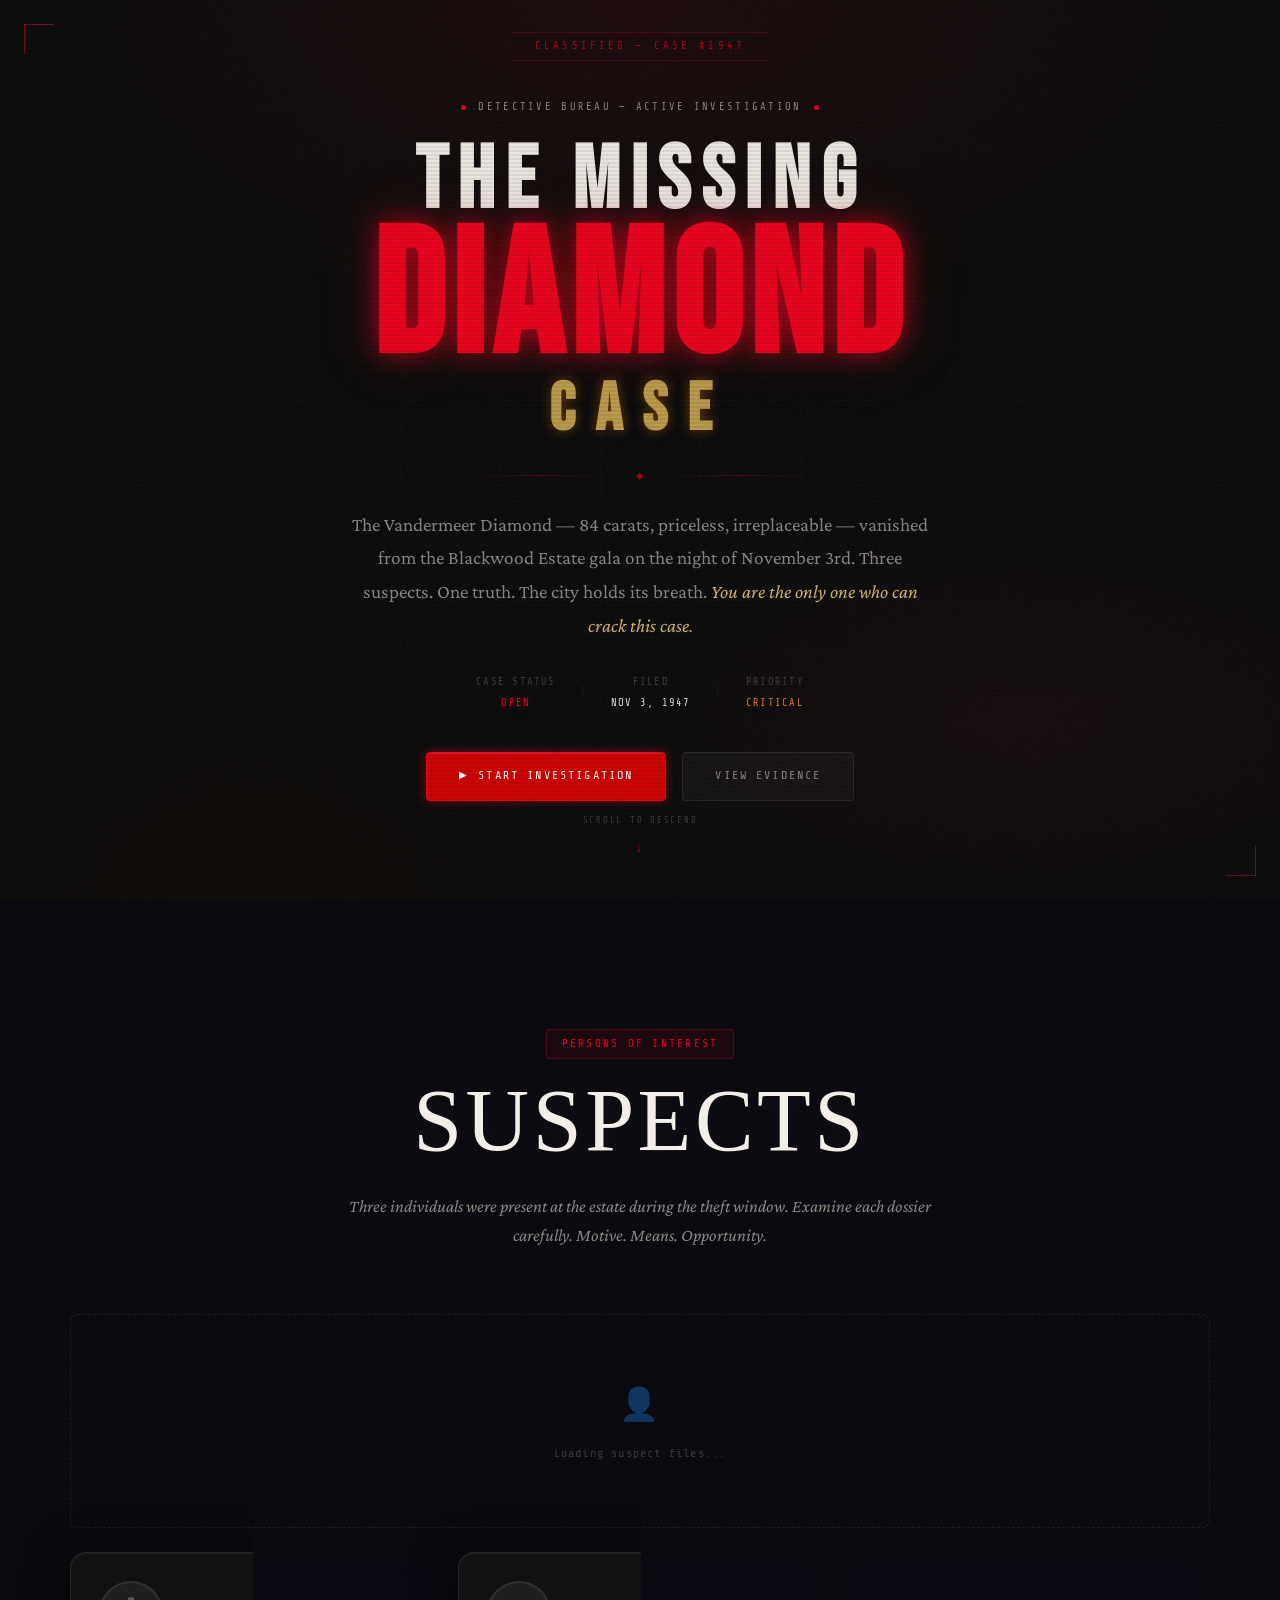
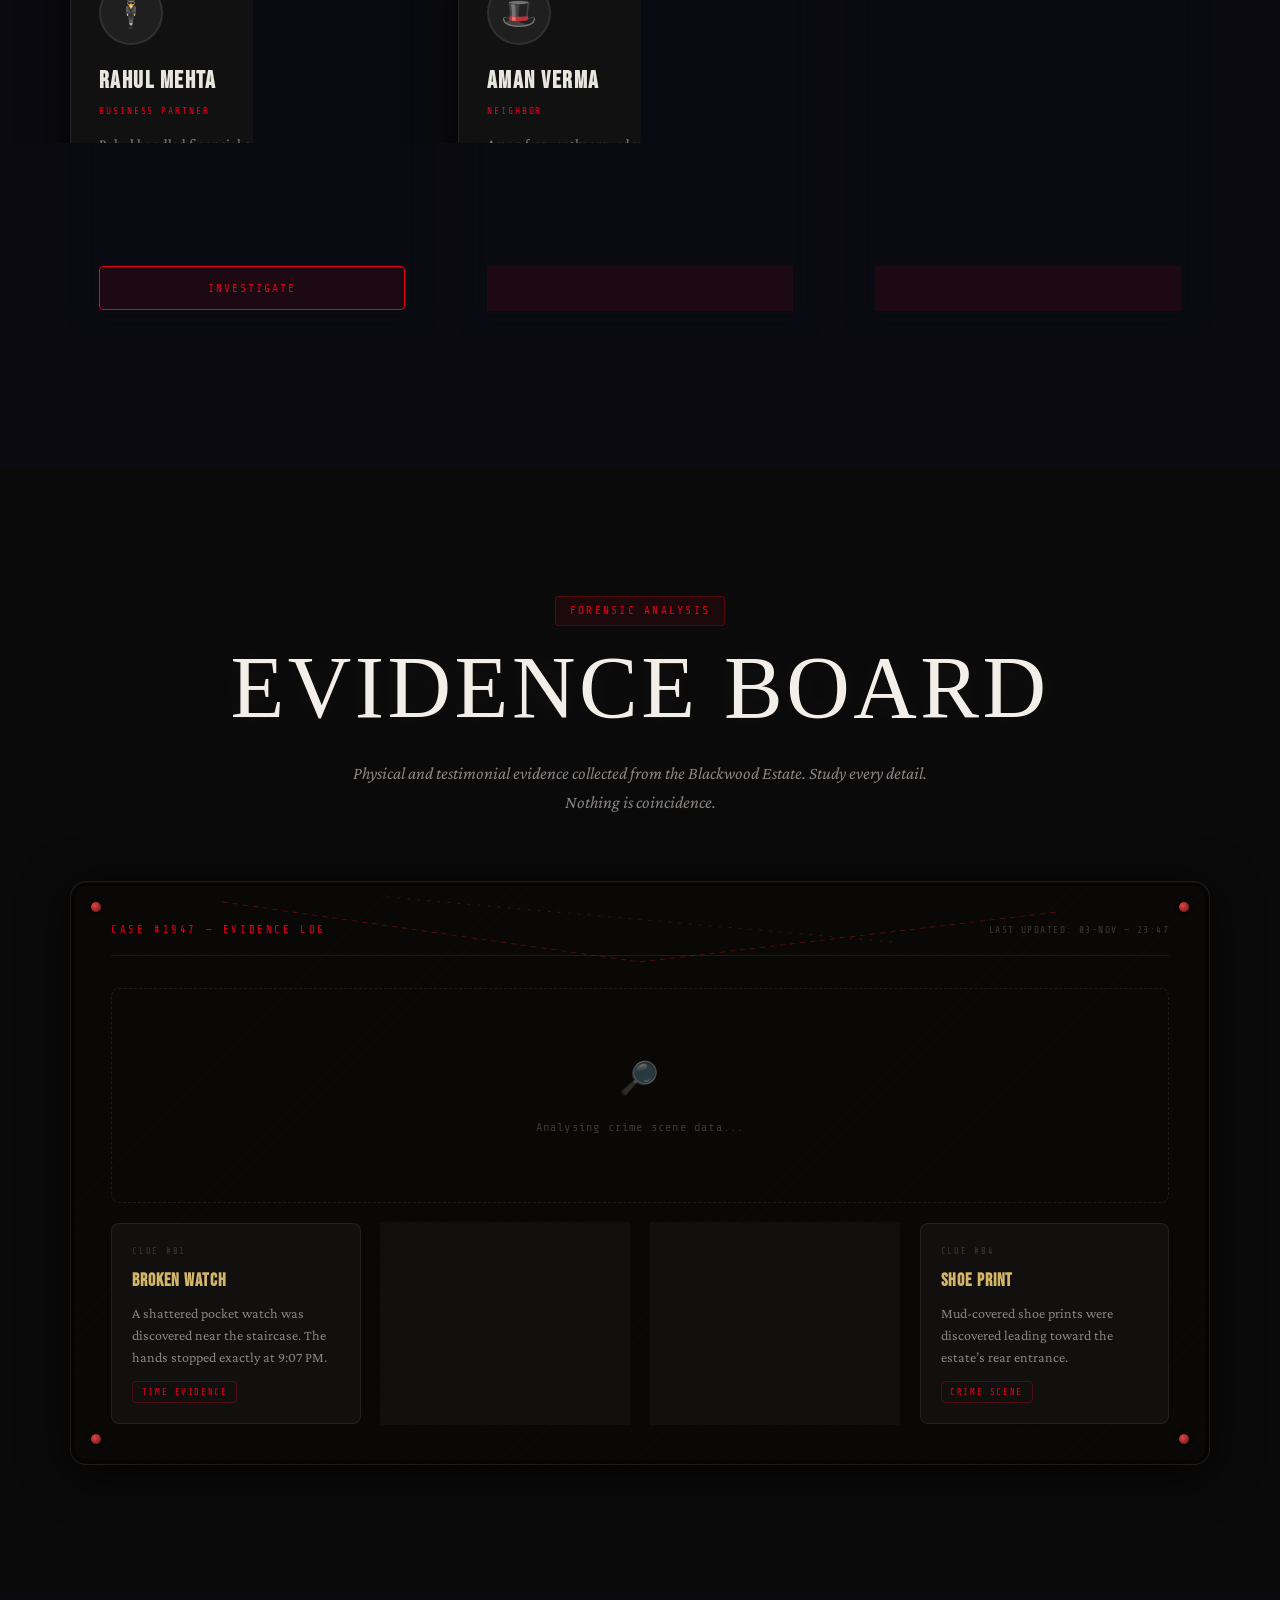
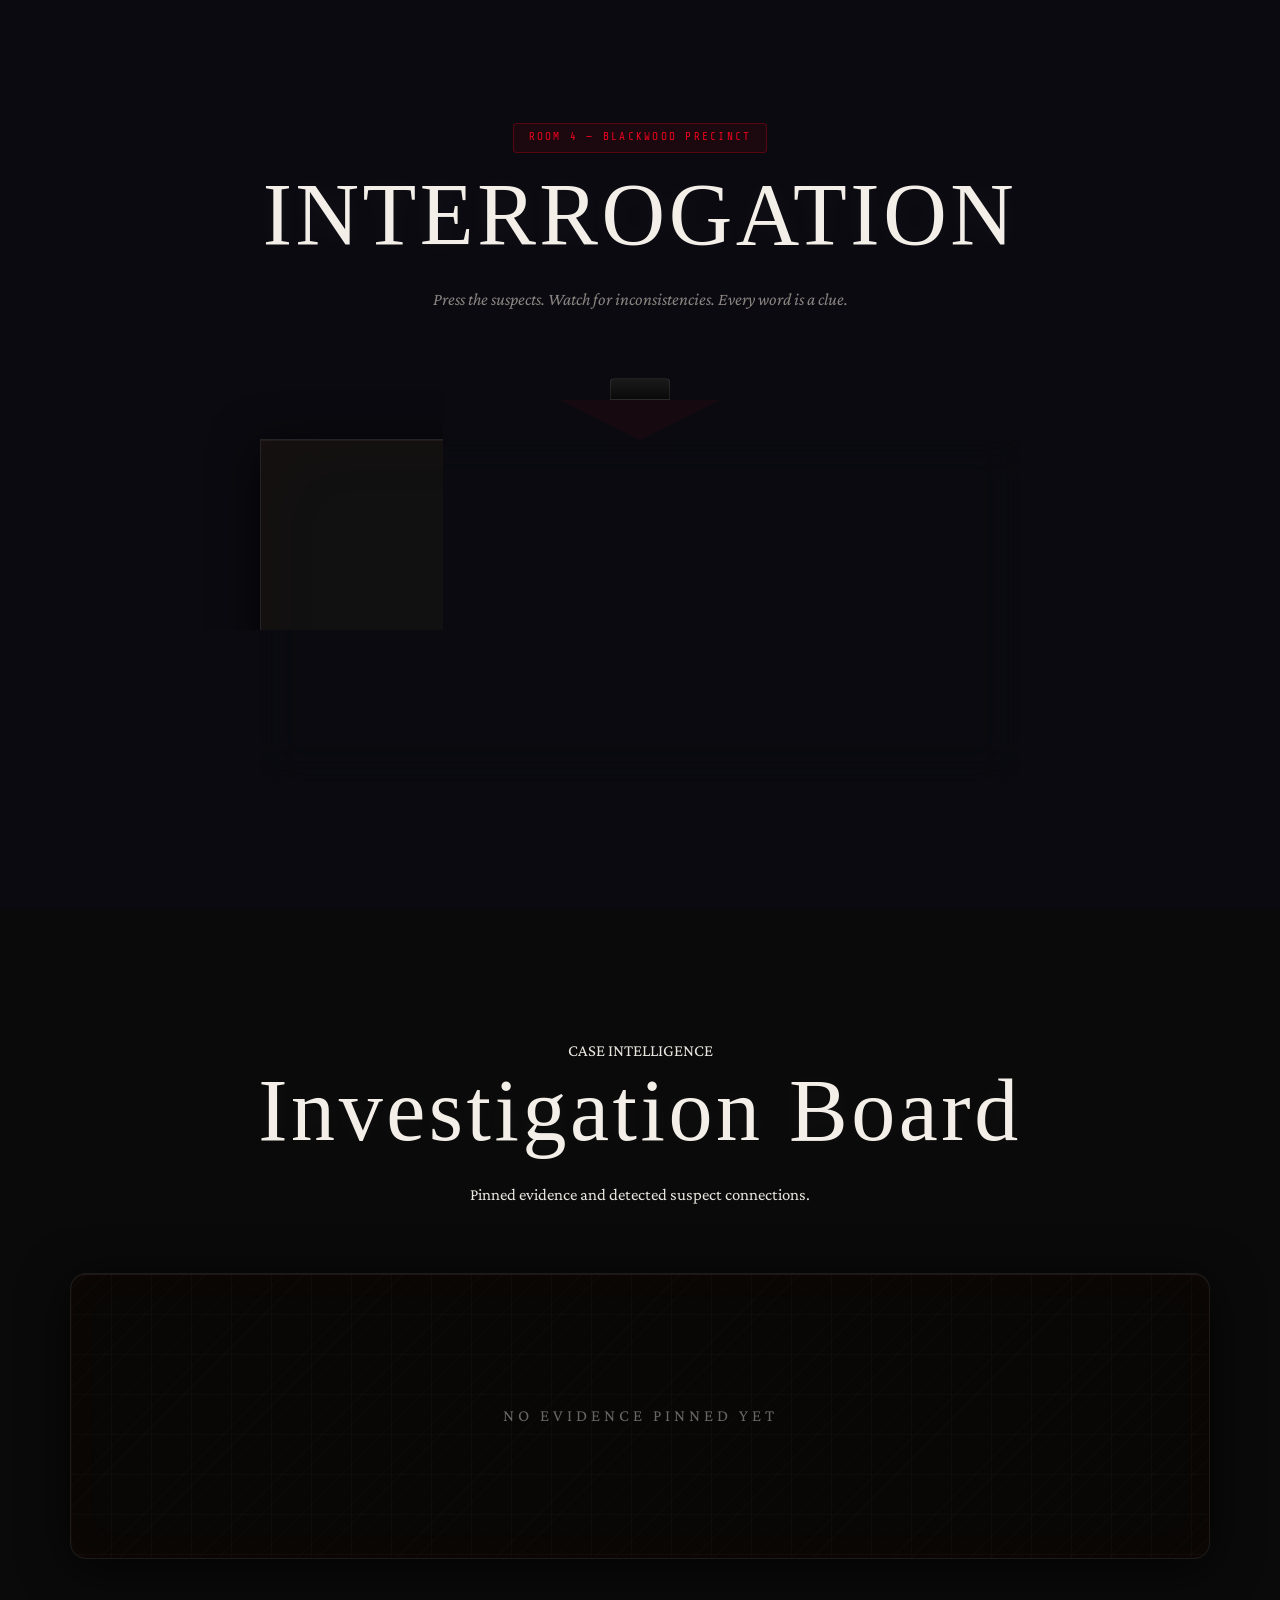
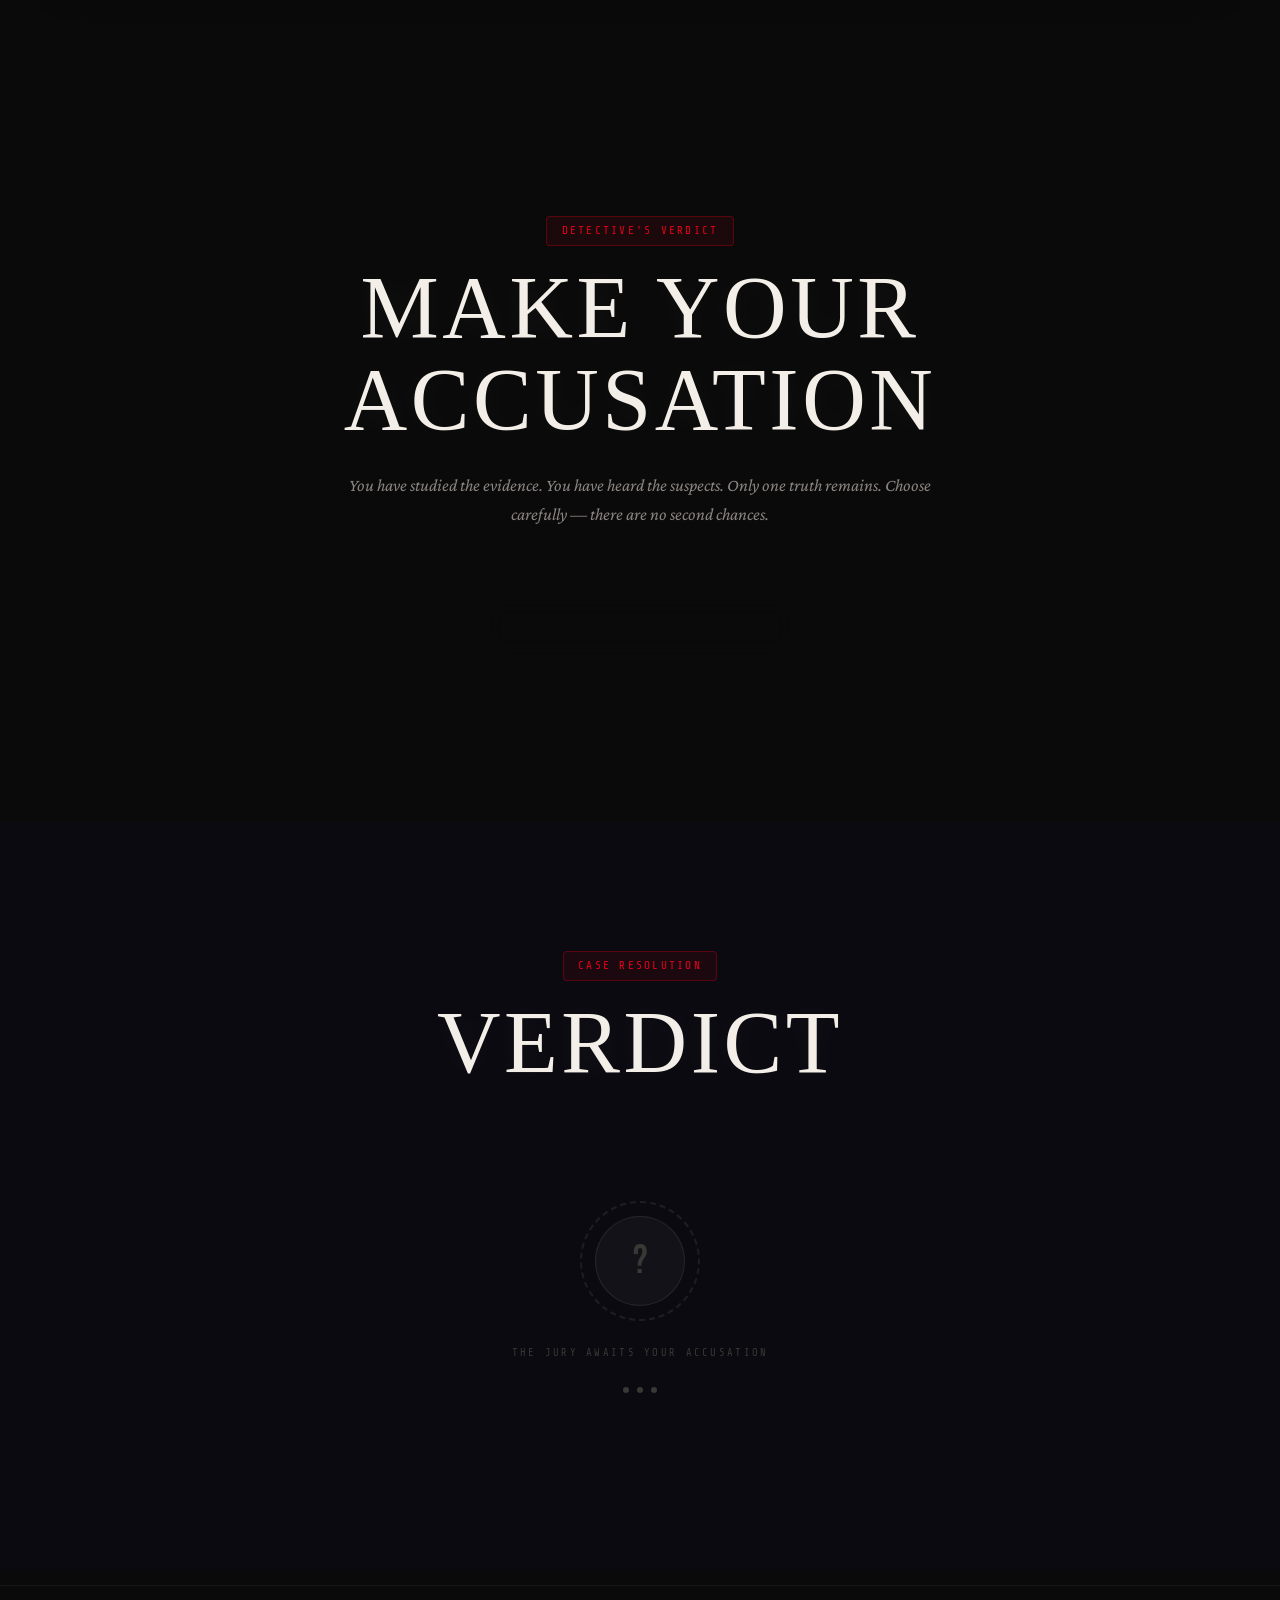
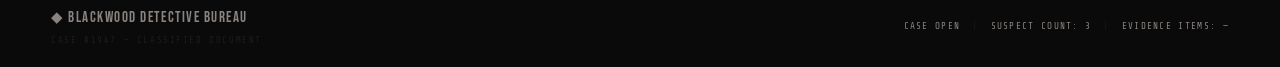
==== case.html @ fd5d1311 "home page added" ====
<!DOCTYPE html>
<html lang="en">
<head>
  <meta charset="UTF-8" />
  <meta name="viewport" content="width=device-width, initial-scale=1.0" />
  <title>The Missing Diamond Case</title>
  <link rel="stylesheet" href="styles.css" />

  <link rel="preconnect" href="https://fonts.googleapis.com" />
  <link href="https://fonts.googleapis.com/css2?family=Bebas+Neue&family=Share+Tech+Mono&family=Crimson+Pro:ital,wght@0,300;0,600;1,300&display=swap" rel="stylesheet" />
</head>
<body>

  <!-- ░░ NOISE OVERLAY ░░ -->
  <div class="noise-overlay" aria-hidden="true"></div>

  <!-- ░░ SCANLINE EFFECT ░░ -->
  <div class="scanlines" aria-hidden="true"></div>

  <!-- ══════════════════════════════════════
       SECTION 1 — HERO / INTRO
  ══════════════════════════════════════ -->
  <section id="hero-section" class="section hero-section">
    <div class="hero-bg-grid" aria-hidden="true"></div>

    <div class="hero-badge">CLASSIFIED — CASE #1947</div>

    <div class="hero-content">
      <div class="hero-eyebrow">
        <span class="dot pulse-dot"></span>
        <span>DETECTIVE BUREAU — ACTIVE INVESTIGATION</span>
        <span class="dot pulse-dot"></span>
      </div>

      <h1 class="hero-title" id="hero-title">
        <span class="title-line-1">THE MISSING</span>
        <span class="title-line-2">DIAMOND</span>
        <span class="title-line-3">CASE</span>
      </h1>

      <div class="hero-divider" aria-hidden="true">
        <span class="divider-line"></span>
        <span class="divider-icon">◆</span>
        <span class="divider-line"></span>
      </div>

      <p class="hero-description" id="hero-description">
        The Vandermeer Diamond — 84 carats, priceless, irreplaceable — vanished from the 
        Blackwood Estate gala on the night of November 3rd. Three suspects. One truth. 
        The city holds its breath. <em>You are the only one who can crack this case.</em>
      </p>

      <div class="hero-meta">
        <div class="meta-item">
          <span class="meta-label">CASE STATUS</span>
          <span class="meta-value status-open">OPEN</span>
        </div>
        <div class="meta-divider" aria-hidden="true">|</div>
        <div class="meta-item">
          <span class="meta-label">FILED</span>
          <span class="meta-value">NOV 3, 1947</span>
        </div>
        <div class="meta-divider" aria-hidden="true">|</div>
        <div class="meta-item">
          <span class="meta-label">PRIORITY</span>
          <span class="meta-value priority-critical">CRITICAL</span>
        </div>
      </div>

      <div class="hero-actions">
        <a href="#suspects-section" class="btn btn-primary" id="start-btn">
          <span class="btn-icon">▶</span>
          START INVESTIGATION
          <span class="btn-glow" aria-hidden="true"></span>
        </a>
        <a href="#clues-section" class="btn btn-ghost">
          VIEW EVIDENCE
        </a>
      </div>
    </div>

    <div class="hero-corner hero-corner--tl" aria-hidden="true">
      <span></span><span></span>
    </div>
    <div class="hero-corner hero-corner--br" aria-hidden="true">
      <span></span><span></span>
    </div>

    <div class="scroll-hint" aria-hidden="true">
      <span class="scroll-label">SCROLL TO DESCEND</span>
      <span class="scroll-arrow">↓</span>
    </div>
  </section>

  <!-- ══════════════════════════════════════
       SECTION 2 — SUSPECTS
  ══════════════════════════════════════ -->
  <section id="suspects-section" class="section suspects-section">
    <div class="section-header">
      <div class="section-tag">PERSONS OF INTEREST</div>
      <h2 class="section-title">SUSPECTS</h2>
      <p class="section-subtitle">
        Three individuals were present at the estate during the theft window. 
        Examine each dossier carefully. Motive. Means. Opportunity.
      </p>
    </div>

    <!-- JS will populate this container -->
    <div id="suspects-container" class="suspects-container" role="list" aria-label="Suspects list">
      <!-- Dynamic suspect cards injected here -->
      <div class="suspects-placeholder" aria-hidden="true">
        <span class="placeholder-icon">👤</span>
        <span class="placeholder-text">Loading suspect files...</span>
      </div>
    </div>
  </section>

  <!-- ══════════════════════════════════════
       SECTION 3 — CLUES / EVIDENCE BOARD
  ══════════════════════════════════════ -->
  <section id="clues-section" class="section clues-section">
    <div class="section-header">
      <div class="section-tag">FORENSIC ANALYSIS</div>
      <h2 class="section-title">EVIDENCE BOARD</h2>
      <p class="section-subtitle">
        Physical and testimonial evidence collected from the Blackwood Estate. 
        Study every detail. Nothing is coincidence.
      </p>
    </div>

    <!-- Evidence board background dressing -->
    <div class="evidence-board">
      <div class="board-header">
        <span class="board-label">CASE #1947 — EVIDENCE LOG</span>
        <span class="board-timestamp">LAST UPDATED: 03-NOV — 23:47</span>
      </div>

      <div class="board-pins" aria-hidden="true">
        <span class="pin pin--tl"></span>
        <span class="pin pin--tr"></span>
        <span class="pin pin--bl"></span>
        <span class="pin pin--br"></span>
      </div>

      <!-- JS will populate this -->
      <div id="clues-container" class="clues-container" role="list" aria-label="Clues and evidence">
        <!-- Dynamic clue cards injected here -->
        <div class="clues-placeholder" aria-hidden="true">
   <span class="placeholder-icon">🔎</span>
   <span class="placeholder-text">Analysing crime scene data...</span>
</div>
      </div>

      <!-- Static decorative string lines -->
      <svg class="board-strings" aria-hidden="true" viewBox="0 0 900 200" preserveAspectRatio="none">
        <line x1="120" y1="20" x2="450" y2="80" stroke="#ff1a1a" stroke-width="0.8" stroke-dasharray="4,4" opacity="0.35"/>
        <line x1="450" y1="80" x2="780" y2="30" stroke="#ff1a1a" stroke-width="0.8" stroke-dasharray="4,4" opacity="0.35"/>
        <line x1="250" y1="15" x2="650" y2="60" stroke="#ff6600" stroke-width="0.6" stroke-dasharray="2,6" opacity="0.25"/>
      </svg>
    </div>
  </section>

  <!-- ══════════════════════════════════════
       SECTION 4 — INTERROGATION
  ══════════════════════════════════════ -->
  <section id="interrogation-section" class="section interrogation-section">
    <div class="section-header">
      <div class="section-tag">ROOM 4 — BLACKWOOD PRECINCT</div>
      <h2 class="section-title">INTERROGATION</h2>
      <p class="section-subtitle">
        Press the suspects. Watch for inconsistencies. Every word is a clue.
      </p>
    </div>

    <div class="interrogation-frame">
      <div class="interrogation-lamp" aria-hidden="true">
        <div class="lamp-body"></div>
        <div class="lamp-beam"></div>
      </div>

      <!-- JS will populate this -->
      <div id="interrogation-container" class="interrogation-container" role="region" aria-label="Interrogation dialogue">
        <!-- Dynamic dialogues injected here -->
        <div class="interrogation-placeholder">
          <div class="int-placeholder-icon">🎙️</div>
          <p class="int-placeholder-text">Select a suspect to begin interrogation</p>
          <div class="int-placeholder-hint">AWAITING SUSPECT — ROOM IS EMPTY</div>
        </div>
      </div>
    </div>
  </section>

  <section class="case-board-section">

   <div class="section-header">

      <p class="section-label">
         CASE INTELLIGENCE
      </p>

      <h2 class="section-title">
         Investigation Board
      </h2>

      <p class="section-description">
         Pinned evidence and detected suspect connections.
      </p>

   </div>

   <div class="case-board-wrapper">
      
      <svg id="board-connections" aria-hidden="true"></svg>

      <div id="case-board">

         <div class="board-empty">
            NO EVIDENCE PINNED YET
         </div>

      </div>

   </div>

</section>

  <!-- ══════════════════════════════════════
       SECTION 5 — FINAL ACCUSATION
  ══════════════════════════════════════ -->
  <section id="accusation-section" class="section accusation-section">
    <div class="section-header">
      <div class="section-tag">DETECTIVE'S VERDICT</div>
      <h2 class="section-title">MAKE YOUR ACCUSATION</h2>
      <p class="section-subtitle">
        You have studied the evidence. You have heard the suspects. 
        Only one truth remains. Choose carefully — there are no second chances.
      </p>
    </div>

    <!-- JS will populate this -->
    <div id="accusation-container" class="accusation-container" role="region" aria-label="Final accusation area">
      <!-- Dynamic accusation buttons injected here -->
      <div class="accusation-placeholder">
        <div class="accusation-seal" aria-hidden="true">
          <span class="seal-text">OFFICIAL</span>
          <span class="seal-icon">⚖</span>
          <span class="seal-text">VERDICT</span>
        </div>
        <p class="accusation-hint">Complete the investigation to unlock your accusation.</p>
        <div class="accusation-warning">
          ⚠ WARNING: A false accusation will let the criminal walk free.
        </div>
      </div>
    </div>
  </section>

  <!-- ══════════════════════════════════════
       SECTION 6 — RESULT
  ══════════════════════════════════════ -->
  <section id="result-section" class="section result-section">
    <div class="section-header">
      <div class="section-tag">CASE RESOLUTION</div>
      <h2 class="section-title">VERDICT</h2>
    </div>

    <!-- JS will populate this -->
    <div id="result-container" class="result-container" role="region" aria-label="Case result" aria-live="polite">
      <!-- Will show "Case Solved" or "Criminal Escaped" -->
      <div class="result-placeholder">
        <div class="result-badge-ring" aria-hidden="true">
          <div class="result-badge-inner">
            <span class="result-badge-icon">?</span>
          </div>
        </div>
        <p class="result-await-text">THE JURY AWAITS YOUR ACCUSATION</p>
        <div class="result-dots" aria-hidden="true">
          <span class="rdot"></span>
          <span class="rdot"></span>
          <span class="rdot"></span>
        </div>
      </div>
    </div>
  </section>

  <!-- ░░ FOOTER ░░ -->
  <footer class="site-footer" id="site-footer">
    <div class="footer-inner">
      <div class="footer-left">
        <span class="footer-logo">◆ BLACKWOOD DETECTIVE BUREAU</span>
        <span class="footer-copy">CASE #1947 — CLASSIFIED DOCUMENT</span>
      </div>
      <div class="footer-right">
        <span class="footer-stat">CASE OPEN</span>
        <span class="footer-sep">|</span>
        <span class="footer-stat">SUSPECT COUNT: 3</span>
        <span class="footer-sep">|</span>
        <span class="footer-stat">EVIDENCE ITEMS: <span id="footer-clue-count">—</span></span>
      </div>
    </div>
  </footer>
    <script src="case.js"></script>
</body>
</html>
---- styles.css ----
/* ══════════════════════════════════════════════════════════
   THE MISSING DIAMOND CASE — style.css
   Detective Investigation Dashboard
   Dark / Neon-Red / Glassmorphism Theme
   ══════════════════════════════════════════════════════════ */

/* ─── CSS CUSTOM PROPERTIES ─── */
:root {
  /* Palette */
  --clr-bg:          #050508;
  --clr-bg-2:        #0a0a10;
  --clr-bg-card:     rgba(14, 14, 22, 0.72);
  --clr-surface:     rgba(255,255,255,0.035);
  --clr-surface-2:   rgba(255,255,255,0.06);

  --clr-red:         #e8001c;
  --clr-red-bright:  #ff1a35;
  --clr-red-glow:    rgba(232, 0, 28, 0.55);
  --clr-red-subtle:  rgba(232, 0, 28, 0.12);
  --clr-amber:       #c8660a;
  --clr-amber-light: #e07b20;
  --clr-gold:        #b89a4a;
  --clr-gold-light:  #d4b66a;

  --clr-text:        #e8e6df;
  --clr-text-dim:    #8a8480;
  --clr-text-faint:  #3a3835;
  --clr-border:      rgba(255,255,255,0.07);
  --clr-border-red:  rgba(232,0,28,0.3);

  /* Typography */
  --font-display:  'Bebas Neue', 'Impact', sans-serif;
  --font-mono:     'Share Tech Mono', 'Courier New', monospace;
  --font-body:     'Crimson Pro', Georgia, serif;

  /* Sizes */
  --radius-sm:   4px;
  --radius-md:   8px;
  --radius-lg:   16px;

  /* Shadows / Glows */
  --shadow-card:  0 8px 48px rgba(0,0,0,0.7), 0 1px 0 rgba(255,255,255,0.05) inset;
  --glow-red:     0 0 20px rgba(232,0,28,0.6), 0 0 60px rgba(232,0,28,0.25);
  --glow-red-sm:  0 0 10px rgba(232,0,28,0.4);
  --glow-amber:   0 0 12px rgba(200,102,10,0.5);

  /* Spacing */
  --section-pad: clamp(5rem, 10vw, 9rem);
  --container-max: 1140px;
}

/* ─── RESET ─── */
*, *::before, *::after { box-sizing: border-box; margin: 0; padding: 0; }
html { scroll-behavior: smooth; }
body {
  background-color: var(--clr-bg);
  color: var(--clr-text);
  font-family: var(--font-body);
  font-size: 1.05rem;
  line-height: 1.65;
  overflow-x: hidden;
  cursor: default;
}
a { text-decoration: none; color: inherit; }
ul { list-style: none; }
img { display: block; max-width: 100%; }

/* ─── GLOBAL TEXTURE OVERLAYS ─── */
.noise-overlay {
  position: fixed;
  inset: 0;
  pointer-events: none;
  z-index: 1000;
  opacity: 0.035;
  background-image: url("data:image/svg+xml,%3Csvg viewBox='0 0 256 256' xmlns='http://www.w3.org/2000/svg'%3E%3Cfilter id='n'%3E%3CfeTurbulence type='fractalNoise' baseFrequency='0.9' numOctaves='4' stitchTiles='stitch'/%3E%3C/filter%3E%3Crect width='100%25' height='100%25' filter='url(%23n)'/%3E%3C/svg%3E");
  background-size: 200px;
}
.scanlines {
  position: fixed;
  inset: 0;
  pointer-events: none;
  z-index: 999;
  background: repeating-linear-gradient(
    to bottom,
    transparent,
    transparent 2px,
    rgba(0,0,0,0.08) 2px,
    rgba(0,0,0,0.08) 4px
  );
}

/* ─── SECTION BASE ─── */
.section {
  position: relative;
  width: 100%;
  padding: var(--section-pad) clamp(1.25rem, 5vw, 3rem);
  overflow: hidden;
}

/* Subtle alternating backgrounds */
.suspects-section  { background: var(--clr-bg-2); }
.clues-section     { background: var(--clr-bg); }
.interrogation-section { background: var(--clr-bg-2); }
.accusation-section { background: var(--clr-bg); }
.result-section    { background: var(--clr-bg-2); }

/* ─── SECTION HEADER ─── */
.section-header {
  text-align: center;
  max-width: var(--container-max);
  margin: 0 auto clamp(2.5rem, 5vw, 4rem);
}
.section-tag {
  display: inline-block;
  font-family: var(--font-mono);
  font-size: 0.7rem;
  letter-spacing: 0.2em;
  color: var(--clr-red-bright);
  border: 1px solid var(--clr-border-red);
  background: var(--clr-red-subtle);
  padding: 0.3rem 0.9rem;
  border-radius: var(--radius-sm);
  margin-bottom: 1rem;
  text-transform: uppercase;
}
.section-title{

   font-size:clamp(3rem,7vw,5.5rem);

   font-weight:500;

   letter-spacing:0.04em;

   line-height:1.05;

   color:#f3efe8;

   text-align:center;

   margin-bottom:24px;

   font-family:
   "Cormorant Garamond",
   serif;

   text-shadow:
   0 0 25px rgba(255,255,255,0.05);
}
.section-subtitle {
  font-family: var(--font-body);
  font-style: italic;
  color: var(--clr-text-dim);
  font-size: clamp(0.95rem, 1.5vw, 1.1rem);
  max-width: 600px;
  margin: 0 auto;
}

/* ════════════════════════════════════════
   HERO SECTION
   ════════════════════════════════════════ */
.hero-section {
  min-height: 100svh;
  display: flex;
  flex-direction: column;
  align-items: center;
  justify-content: center;
  text-align: center;
  padding: 0 clamp(1.5rem, 6vw, 4rem);
  background:
    radial-gradient(ellipse 80% 60% at 50% 0%,   rgba(232,0,28,0.08) 0%, transparent 60%),
    radial-gradient(ellipse 60% 40% at 80% 80%,   rgba(100,20,30,0.12) 0%, transparent 55%),
    radial-gradient(ellipse 50% 50% at 20% 100%,  rgba(20,10,5,0.4)   0%, transparent 60%),
    var(--clr-bg);
}

/* Grid overlay */
.hero-bg-grid {
  position: absolute;
  inset: 0;
  background-image:
    linear-gradient(rgba(255,255,255,0.022) 1px, transparent 1px),
    linear-gradient(90deg, rgba(255,255,255,0.022) 1px, transparent 1px);
  background-size: 60px 60px;
  mask-image: radial-gradient(ellipse 80% 80% at center, black 30%, transparent 80%);
}

.hero-badge {
  position: absolute;
  top: 2rem;
  left: 50%;
  transform: translateX(-50%);
  font-family: var(--font-mono);
  font-size: 0.65rem;
  letter-spacing: 0.3em;
  color: var(--clr-red-bright);
  opacity: 0.7;
  border-top: 1px solid var(--clr-border-red);
  border-bottom: 1px solid var(--clr-border-red);
  padding: 0.3rem 1.5rem;
  white-space: nowrap;
}

.hero-content {
  position: relative;
  z-index: 2;
  max-width: 820px;
}

.hero-eyebrow {
  display: flex;
  align-items: center;
  justify-content: center;
  gap: 0.75rem;
  font-family: var(--font-mono);
  font-size: 0.65rem;
  letter-spacing: 0.22em;
  color: var(--clr-text-dim);
  text-transform: uppercase;
  margin-bottom: 1.5rem;
}
.dot {
  width: 6px;
  height: 6px;
  border-radius: 50%;
  background: var(--clr-red-bright);
  display: inline-block;
  flex-shrink: 0;
}
.pulse-dot {
  animation: pulse-red 2s ease-in-out infinite;
}
@keyframes pulse-red {
  0%, 100% { box-shadow: 0 0 0 0 var(--clr-red-glow); }
  50%       { box-shadow: 0 0 0 6px rgba(232,0,28,0); }
}

/* Hero Title */
.hero-title {
  display: flex;
  flex-direction: column;
  align-items: center;
  line-height: 0.95;
  margin-bottom: 1.5rem;
}
.title-line-1 {
  font-family: var(--font-display);
  font-size: clamp(2.8rem, 8vw, 5.5rem);
  letter-spacing: 0.12em;
  color: var(--clr-text);
  opacity: 0.9;
  animation: fade-up 0.8s ease both;
}
.title-line-2 {
  font-family: var(--font-display);
  font-size: clamp(5rem, 16vw, 11rem);
  letter-spacing: 0.04em;
  color: var(--clr-red-bright);
  text-shadow: var(--glow-red);
  line-height: 0.88;
  animation: fade-up 0.8s 0.15s ease both;
}
.title-line-3 {
  font-family: var(--font-display);
  font-size: clamp(2rem, 6vw, 4.2rem);
  letter-spacing: 0.3em;
  color: var(--clr-gold);
  text-shadow: var(--glow-amber);
  animation: fade-up 0.8s 0.3s ease both;
}
@keyframes fade-up {
  from { opacity: 0; transform: translateY(24px); }
  to   { opacity: 1; transform: translateY(0); }
}

/* Hero Divider */
.hero-divider {
  display: flex;
  align-items: center;
  gap: 1rem;
  margin: 1.5rem auto;
  max-width: 360px;
}
.divider-line {
  flex: 1;
  height: 1px;
  background: linear-gradient(90deg, transparent, var(--clr-border-red), transparent);
}
.divider-icon {
  font-size: 0.65rem;
  color: var(--clr-red-bright);
  opacity: 0.6;
}

.hero-description {
  font-family: var(--font-body);
  font-size: clamp(1rem, 1.8vw, 1.2rem);
  color: var(--clr-text-dim);
  max-width: 580px;
  margin: 0 auto 2rem;
  line-height: 1.75;
  animation: fade-up 0.8s 0.45s ease both;
}
.hero-description em { color: var(--clr-gold-light); font-style: italic; }

/* Hero Meta */
.hero-meta {
  display: flex;
  align-items: center;
  justify-content: center;
  gap: 1.5rem;
  flex-wrap: wrap;
  margin-bottom: 2.5rem;
  font-family: var(--font-mono);
  font-size: 0.65rem;
  letter-spacing: 0.12em;
  animation: fade-up 0.8s 0.6s ease both;
}
.meta-item { display: flex; flex-direction: column; gap: 0.2rem; }
.meta-label { color: var(--clr-text-faint); }
.meta-value { color: var(--clr-text); }
.meta-value.status-open  { color: var(--clr-red-bright); text-shadow: var(--glow-red-sm); }
.meta-value.priority-critical { color: var(--clr-amber-light); }
.meta-divider { color: var(--clr-text-faint); opacity: 0.4; }

/* Hero Actions */
.hero-actions {
  display: flex;
  align-items: center;
  justify-content: center;
  gap: 1rem;
  flex-wrap: wrap;
  animation: fade-up 0.8s 0.75s ease both;
}

/* Buttons */
.btn {
  position: relative;
  display: inline-flex;
  align-items: center;
  gap: 0.6rem;
  font-family: var(--font-mono);
  font-size: 0.75rem;
  letter-spacing: 0.18em;
  text-transform: uppercase;
  padding: 0.85rem 2rem;
  border-radius: var(--radius-sm);
  cursor: pointer;
  transition: transform 0.2s ease, box-shadow 0.2s ease, background 0.2s ease;
  overflow: hidden;
  border: 1px solid transparent;
}
.btn-primary {
  background: var(--clr-red);
  color: #fff;
  border-color: var(--clr-red-bright);
  box-shadow: var(--glow-red-sm), inset 0 1px 0 rgba(255,255,255,0.1);
}
.btn-primary:hover {
  transform: translateY(-2px);
  box-shadow: var(--glow-red), inset 0 1px 0 rgba(255,255,255,0.15);
}
.btn-primary:active { transform: translateY(0); }
.btn-glow {
  position: absolute;
  inset: -2px;
  border-radius: inherit;
  background: radial-gradient(ellipse at center, rgba(255,100,100,0.3), transparent 70%);
  opacity: 0;
  transition: opacity 0.3s;
  pointer-events: none;
}
.btn-primary:hover .btn-glow { opacity: 1; }
.btn-icon { font-size: 0.6rem; }

.btn-ghost {
  background: var(--clr-surface);
  color: var(--clr-text-dim);
  border-color: var(--clr-border);
  backdrop-filter: blur(8px);
}
.btn-ghost:hover {
  background: var(--clr-surface-2);
  color: var(--clr-text);
  border-color: rgba(255,255,255,0.15);
  transform: translateY(-2px);
}

/* Hero corner brackets */
.hero-corner { position: absolute; width: 30px; height: 30px; }
.hero-corner span {
  position: absolute;
  background: var(--clr-red-bright);
  opacity: 0.5;
}
.hero-corner--tl { top: 1.5rem; left: 1.5rem; }
.hero-corner--tl span:first-child { width: 100%; height: 1px; top: 0; left: 0; }
.hero-corner--tl span:last-child  { width: 1px; height: 100%; top: 0; left: 0; }
.hero-corner--br { bottom: 1.5rem; right: 1.5rem; }
.hero-corner--br span:first-child { width: 100%; height: 1px; bottom: 0; right: 0; }
.hero-corner--br span:last-child  { width: 1px; height: 100%; bottom: 0; right: 0; }

/* Scroll hint */
.scroll-hint {
  position: absolute;
  bottom: 2.5rem;
  left: 50%;
  transform: translateX(-50%);
  display: flex;
  flex-direction: column;
  align-items: center;
  gap: 0.4rem;
  font-family: var(--font-mono);
  font-size: 0.55rem;
  letter-spacing: 0.2em;
  color: var(--clr-text-faint);
  animation: scroll-bob 2.5s ease-in-out infinite;
}
.scroll-arrow { font-size: 1rem; color: var(--clr-red-bright); opacity: 0.6; }
@keyframes scroll-bob {
  0%, 100% { transform: translateX(-50%) translateY(0); }
  50%       { transform: translateX(-50%) translateY(6px); }
}

/* ════════════════════════════════════════
   SUSPECTS SECTION
   ════════════════════════════════════════ */
.suspects-container {
  display: grid;
  grid-template-columns: repeat(auto-fit, minmax(min(100%, 300px), 1fr));
  gap: 1.5rem;
  max-width: var(--container-max);
  margin: 0 auto;
}

/* Placeholder shown before JS runs */
.suspects-placeholder,
.clues-placeholder {
  grid-column: 1 / -1;
  display: flex;
  flex-direction: column;
  align-items: center;
  gap: 0.75rem;
  padding: 4rem 2rem;
  color: var(--clr-text-faint);
  font-family: var(--font-mono);
  font-size: 0.75rem;
  letter-spacing: 0.1em;
  border: 1px dashed var(--clr-border);
  border-radius: var(--radius-md);
}
.placeholder-icon { font-size: 2rem; opacity: 0.4; }

/* JS-injected suspect cards should look like these */
.suspect-card {
  background: var(--clr-bg-card);
  backdrop-filter: blur(16px) saturate(140%);
  -webkit-backdrop-filter: blur(16px) saturate(140%);
  border: 1px solid var(--clr-border);
  border-radius: var(--radius-lg);
  padding: 1.75rem;
  box-shadow: var(--shadow-card);
  transition: transform 0.3s ease, border-color 0.3s ease, box-shadow 0.3s ease;
  position: relative;
  overflow: hidden;
  display: flex;
  flex-direction: column;
}
.suspect-card::before {
  content: '';
  position: absolute;
  top: 0; left: 0; right: 0;
  height: 2px;
  background: linear-gradient(90deg, transparent, var(--clr-red), transparent);
  opacity: 0;
  transition: opacity 0.3s;
}
.suspect-card:hover {
  transform: translateY(-6px);
  border-color: var(--clr-border-red);
  box-shadow: var(--shadow-card), var(--glow-red-sm);
}
.suspect-card:hover::before { opacity: 1; }

.suspect-card__avatar {
  width: 64px;
  height: 64px;
  border-radius: 50%;
  background: var(--clr-surface-2);
  border: 2px solid var(--clr-border);
  display: flex;
  align-items: center;
  justify-content: center;
  font-size: 1.8rem;
  margin-bottom: 1rem;
  transition: border-color 0.3s;
}
.suspect-card:hover .suspect-card__avatar { border-color: var(--clr-red-bright); }

.suspect-card__name {
  font-family: var(--font-display);
  font-size: 1.5rem;
  letter-spacing: 0.06em;
  color: var(--clr-text);
  margin-bottom: 0.2rem;
}
.suspect-card__role {
  font-family: var(--font-mono);
  font-size: 0.6rem;
  letter-spacing: 0.2em;
  color: var(--clr-red-bright);
  text-transform: uppercase;
  margin-bottom: 0.8rem;
}
.suspect-card__desc {
  font-family: var(--font-body);
  font-size: 0.92rem;
  color: var(--clr-text-dim);
  line-height: 1.6;
  margin-bottom: 1.2rem;
}
.suspect-card__motive-label {
  font-family: var(--font-mono);
  font-size: 0.58rem;
  letter-spacing: 0.2em;
  color: var(--clr-text-faint);
  text-transform: uppercase;
  margin-bottom: 0.3rem;
}
.suspect-card__motive {
  font-family: var(--font-body);
  font-style: italic;
  color: var(--clr-amber-light);
  font-size: 0.9rem;
}
.suspect-card__btn {
  margin-top: auto;
  width: 100%;
  padding: 0.9rem 1rem;
  border: 1px solid var(--clr-red-bright);
  background: rgba(232, 0, 28, 0.08);
  color: var(--clr-red-bright);
  font-family: var(--font-mono);
  font-size: 0.7rem;
  letter-spacing: 0.18em;
  text-transform: uppercase;
  cursor: pointer;
  border-radius: var(--radius-sm);
  transition: all 0.25s ease;
  backdrop-filter: blur(6px);
}

.suspect-card__btn:hover {
  background: var(--clr-red);
  color: white;
  box-shadow: var(--glow-red-sm);
  transform: translateY(-2px);
}

.suspect-card__btn:active {
  transform: translateY(0);
}

/* ════════════════════════════════════════
   CLUES / EVIDENCE SECTION
   ════════════════════════════════════════ */
.evidence-board {
  max-width: var(--container-max);
  margin: 0 auto;
  background:
    repeating-linear-gradient(
      -45deg,
      rgba(255,255,255,0.012) 0px, rgba(255,255,255,0.012) 1px,
      transparent 1px, transparent 12px
    ),
    rgba(10, 8, 6, 0.8);
  border: 1px solid var(--clr-border);
  border-radius: var(--radius-lg);
  padding: 2.5rem;
  position: relative;
  box-shadow: var(--shadow-card), 0 0 0 4px rgba(0,0,0,0.5) inset;
}

.board-header {
  display: flex;
  justify-content: space-between;
  align-items: center;
  flex-wrap: wrap;
  gap: 0.5rem;
  margin-bottom: 2rem;
  padding-bottom: 1rem;
  border-bottom: 1px solid var(--clr-border);
}
.board-label {
  font-family: var(--font-mono);
  font-size: 0.65rem;
  letter-spacing: 0.25em;
  color: var(--clr-red-bright);
}
.board-timestamp {
  font-family: var(--font-mono);
  font-size: 0.6rem;
  letter-spacing: 0.15em;
  color: var(--clr-text-faint);
}

/* Pin decorations */
.board-pins { pointer-events: none; }
.pin {
  position: absolute;
  width: 10px;
  height: 10px;
  border-radius: 50%;
  background: radial-gradient(circle at 35% 35%, #d44, #611);
  box-shadow: 0 1px 4px rgba(0,0,0,0.8);
}
.pin--tl { top: 1.25rem;  left: 1.25rem;  }
.pin--tr { top: 1.25rem;  right: 1.25rem; }
.pin--bl { bottom: 1.25rem; left: 1.25rem; }
.pin--br { bottom: 1.25rem; right: 1.25rem; }

.clues-container {
  display: grid;
  grid-template-columns: repeat(auto-fill, minmax(min(100%, 240px), 1fr));
  gap: 1.25rem;
  position: relative;
  z-index: 1;
}

/* JS-injected clue cards */
.clue-card {
  background: var(--clr-surface);
  backdrop-filter: blur(8px);
  border: 1px solid var(--clr-border);
  border-radius: var(--radius-md);
  padding: 1.25rem;
  transition: transform 0.25s ease, border-color 0.25s ease, box-shadow 0.25s ease;
  position: relative;
}
.clue-card:hover {
  transform: rotate(0deg) translateY(-4px);
  border-color: var(--clr-gold);
  box-shadow: 0 6px 30px rgba(0,0,0,0.6), 0 0 12px rgba(184,154,74,0.25);
}
.clue-card__number {
  font-family: var(--font-mono);
  font-size: 0.55rem;
  letter-spacing: 0.2em;
  color: var(--clr-text-faint);
  margin-bottom: 0.5rem;
}
.clue-card__title {
  font-family: var(--font-display);
  font-size: 1.1rem;
  letter-spacing: 0.05em;
  color: var(--clr-gold-light);
  margin-bottom: 0.5rem;
}
.clue-card__desc {
  font-family: var(--font-body);
  font-size: 0.88rem;
  color: var(--clr-text-dim);
  line-height: 1.55;
}
.clue-card__tag {
  display: inline-block;
  margin-top: 0.75rem;
  font-family: var(--font-mono);
  font-size: 0.55rem;
  letter-spacing: 0.18em;
  color: var(--clr-red-bright);
  border: 1px solid var(--clr-border-red);
  padding: 0.2rem 0.55rem;
  border-radius: var(--radius-sm);
  text-transform: uppercase;
}

/* Board string decoration */
.board-strings {
  position: absolute;
  top: 0; left: 0;
  width: 100%; height: 200px;
  pointer-events: none;
  z-index: 0;
}

/* ════════════════════════════════════════
   INTERROGATION SECTION
   ════════════════════════════════════════ */
.interrogation-frame {
  max-width: 760px;
  margin: 0 auto;
  position: relative;
}

/* Decorative overhead lamp */
.interrogation-lamp {
  display: flex;
  flex-direction: column;
  align-items: center;
  margin-bottom: -1px;
  pointer-events: none;
}
.lamp-body {
  width: 60px;
  height: 22px;
  background: linear-gradient(180deg, #1a1a1a, #0a0a0a);
  border: 1px solid rgba(255,255,255,0.08);
  border-radius: 4px 4px 0 0;
  position: relative;
}
.lamp-beam {
  width: 0;
  height: 0;
  border-left:  80px solid transparent;
  border-right: 80px solid transparent;
  border-top:   40px solid rgba(232,0,28,0.06);
  margin-top: 0;
}

.interrogation-container {
  background: var(--clr-bg-card);
  backdrop-filter: blur(20px);
  border: 1px solid var(--clr-border);
  border-radius: 0 0 var(--radius-lg) var(--radius-lg);
  padding: clamp(1.5rem, 4vw, 2.5rem);
  min-height: 320px;
  box-shadow: var(--shadow-card), 0 0 80px rgba(232,0,28,0.04) inset;
  position: relative;
}

/* Placeholder */
.interrogation-placeholder {
  display: flex;
  flex-direction: column;
  align-items: center;
  justify-content: center;
  height: 100%;
  min-height: 260px;
  gap: 1rem;
  text-align: center;
}
.int-placeholder-icon { font-size: 2.5rem; opacity: 0.3; }
.int-placeholder-text {
  font-family: var(--font-body);
  font-style: italic;
  color: var(--clr-text-dim);
  font-size: 1.1rem;
}
.int-placeholder-hint {
  font-family: var(--font-mono);
  font-size: 0.6rem;
  letter-spacing: 0.2em;
  color: var(--clr-text-faint);
}

/* JS-injected dialogue bubbles */
.dialogue-bubble {
  background: var(--clr-surface);
  border: 1px solid var(--clr-border);
  border-radius: var(--radius-md);
  padding: 1.1rem 1.4rem;
  margin-bottom: 1rem;
  position: relative;
  animation: dialogue-in 0.3s ease both;
}
@keyframes dialogue-in {
  from { opacity: 0; transform: translateX(-8px); }
  to   { opacity: 1; transform: translateX(0); }
}
.dialogue-bubble--detective {
  border-color: var(--clr-border-red);
  background: rgba(232,0,28,0.05);
  margin-right: 2rem;
}
.dialogue-bubble--suspect {
  margin-left: 2rem;
}
.dialogue-speaker {
  font-family: var(--font-mono);
  font-size: 0.58rem;
  letter-spacing: 0.2em;
  color: var(--clr-red-bright);
  text-transform: uppercase;
  margin-bottom: 0.4rem;
}
.dialogue-bubble--suspect .dialogue-speaker { color: var(--clr-gold); }
.dialogue-text {
  font-family: var(--font-body);
  font-size: 1rem;
  color: var(--clr-text);
  line-height: 1.6;
}

.evidence-card {
  margin-top: 1.8rem;
  padding: 1.5rem;

  background: rgba(255, 180, 60, 0.05);
  backdrop-filter: blur(14px);

  border: 1px solid rgba(255, 180, 60, 0.18);
  border-left: 4px solid var(--clr-gold);

  border-radius: var(--radius-md);

  box-shadow:
    0 0 25px rgba(255, 180, 60, 0.08),
    inset 0 0 20px rgba(255, 180, 60, 0.03);

  animation: evidenceReveal 0.45s ease;
}

.evidence-title {
  font-family: var(--font-mono);
  font-size: 0.68rem;
  letter-spacing: 0.22em;
  text-transform: uppercase;

  color: var(--clr-gold);

  margin-bottom: 0.9rem;
}

.evidence-text {
  font-family: var(--font-body);
  font-size: 1rem;
  line-height: 1.7;

  color: var(--clr-text);
}

@keyframes evidenceReveal {
  from {
    opacity: 0;
    transform: translateY(10px);
  }
  to {
    opacity: 1;
    transform: translateY(0);
  }
}

/* ════════════════════════════════════════
   FINAL ACCUSATION SECTION
   ════════════════════════════════════════ */
.accusation-container {
  max-width: 700px;
  margin: 0 auto;
}

.accusation-placeholder {
  background: var(--clr-bg-card);
  backdrop-filter: blur(14px);
  border: 1px solid var(--clr-border);
  border-radius: var(--radius-lg);
  padding: 3rem 2rem;
  text-align: center;
  box-shadow: var(--shadow-card);
}

.accusation-seal {
  display: inline-flex;
  align-items: center;
  gap: 0.75rem;
  border: 2px solid var(--clr-gold);
  border-radius: 50px;
  padding: 0.5rem 1.5rem;
  margin-bottom: 1.5rem;
  box-shadow: var(--glow-amber);
}
.seal-text {
  font-family: var(--font-mono);
  font-size: 0.6rem;
  letter-spacing: 0.25em;
  color: var(--clr-gold);
  text-transform: uppercase;
}
.seal-icon {
  font-size: 1.2rem;
  color: var(--clr-gold-light);
}
.accusation-hint {
  font-family: var(--font-body);
  font-style: italic;
  color: var(--clr-text-dim);
  margin-bottom: 1.5rem;
}
.accusation-warning {
  font-family: var(--font-mono);
  font-size: 0.62rem;
  letter-spacing: 0.12em;
  color: var(--clr-amber-light);
  background: rgba(200,102,10,0.08);
  border: 1px solid rgba(200,102,10,0.2);
  border-radius: var(--radius-sm);
  padding: 0.6rem 1rem;
  display: inline-block;
}

/* JS-injected accusation buttons */
.accusation-grid {
  display: grid;
  grid-template-columns: repeat(auto-fit, minmax(180px, 1fr));
  gap: 1rem;
  margin-bottom: 2rem;
}
.accuse-btn {
  padding: 1.25rem 1rem;
  background: var(--clr-bg-card);
  backdrop-filter: blur(12px);
  border: 1px solid var(--clr-border);
  border-radius: var(--radius-md);
  font-family: var(--font-display);
  font-size: 1.2rem;
  letter-spacing: 0.05em;
  color: var(--clr-text);
  cursor: pointer;
  text-align: center;
  transition: all 0.25s ease;
  display: flex;
  flex-direction: column;
  gap: 0.3rem;
  align-items: center;
}
.accuse-btn:hover {
  border-color: var(--clr-red-bright);
  background: var(--clr-red-subtle);
  box-shadow: var(--glow-red-sm);
  transform: translateY(-3px);
  color: #fff;
}
.accuse-btn:active { transform: translateY(0); }
.accuse-btn .accuse-label {
  font-family: var(--font-mono);
  font-size: 0.55rem;
  letter-spacing: 0.18em;
  color: var(--clr-red-bright);
  text-transform: uppercase;
}

.accusation-locked {
  max-width: 520px;
  margin: 0 auto;
  padding: 1.5rem 2rem;

  background: rgba(232, 0, 28, 0.06);
  backdrop-filter: blur(14px);

  border: 1px solid rgba(232, 0, 28, 0.25);
  border-radius: var(--radius-md);

  box-shadow:
    0 0 20px rgba(232, 0, 28, 0.08),
    inset 0 0 30px rgba(232, 0, 28, 0.03);

  text-align: center;

  font-family: var(--font-mono);
  font-size: 0.72rem;
  letter-spacing: 0.22em;
  text-transform: uppercase;

  color: var(--clr-red-bright);

  animation: locked-pulse 2s infinite ease-in-out;
}

@keyframes locked-pulse {
  0% {
    opacity: 0.65;
    transform: scale(1);
  }
  50% {
    opacity: 1;
    transform: scale(1.02);
  }
  100% {
    opacity: 0.65;
    transform: scale(1);
  }
}

/* ════════════════════════════════════════
   RESULT SECTION
   ════════════════════════════════════════ */
.result-container {
  max-width: 600px;
  margin: 0 auto;
  text-align: center;
}

.result-placeholder {
  display: flex;
  flex-direction: column;
  align-items: center;
  gap: 1.5rem;
  padding: 3rem 2rem;
}

.result-badge-ring {
  width: 120px;
  height: 120px;
  border-radius: 50%;
  border: 2px dashed var(--clr-border);
  display: flex;
  align-items: center;
  justify-content: center;
  animation: slow-spin 20s linear infinite;
}
@keyframes slow-spin {
  from { transform: rotate(0deg); }
  to   { transform: rotate(360deg); }
}
.result-badge-inner {
  width: 90px;
  height: 90px;
  border-radius: 50%;
  background: var(--clr-surface);
  border: 1px solid var(--clr-border);
  display: flex;
  align-items: center;
  justify-content: center;
  animation: slow-spin 20s linear infinite reverse;
}
.result-badge-icon {
  font-family: var(--font-display);
  font-size: 2.5rem;
  color: var(--clr-text-faint);
}

.result-await-text {
  font-family: var(--font-mono);
  font-size: 0.65rem;
  letter-spacing: 0.22em;
  color: var(--clr-text-faint);
}

.result-dots {
  display: flex;
  gap: 0.5rem;
}
.rdot {
  width: 6px;
  height: 6px;
  border-radius: 50%;
  background: var(--clr-text-faint);
  animation: rdot-pulse 1.4s ease-in-out infinite;
}
.rdot:nth-child(2) { animation-delay: 0.2s; }
.rdot:nth-child(3) { animation-delay: 0.4s; }
@keyframes rdot-pulse {
  0%, 80%, 100% { transform: scale(0.6); opacity: 0.3; }
  40%           { transform: scale(1);   opacity: 1;   }
}

/* JS-injected result states */
.result-solved {
  padding: 3rem 2rem;
  background: var(--clr-bg-card);
  backdrop-filter: blur(16px);
  border: 1px solid rgba(40,180,100,0.3);
  border-radius: var(--radius-lg);
  box-shadow: 0 0 40px rgba(40,180,100,0.12);
}
.result-solved__badge {
  font-family: var(--font-display);
  font-size: clamp(2.5rem, 8vw, 5rem);
  color: #3ddc84;
  text-shadow: 0 0 30px rgba(61,220,132,0.5);
  letter-spacing: 0.08em;
  margin-bottom: 0.5rem;
}

.result-escaped {
  padding: 3rem 2rem;
  background: var(--clr-bg-card);
  backdrop-filter: blur(16px);
  border: 1px solid var(--clr-border-red);
  border-radius: var(--radius-lg);
  box-shadow: var(--glow-red-sm);
}
.result-escaped__badge {
  font-family: var(--font-display);
  font-size: clamp(2.5rem, 8vw, 5rem);
  color: var(--clr-red-bright);
  text-shadow: var(--glow-red);
  letter-spacing: 0.08em;
  margin-bottom: 0.5rem;
}

.result-sub {
  font-family: var(--font-body);
  font-style: italic;
  font-size: 1.1rem;
  color: var(--clr-text-dim);
}

/* ════════════════════════════════════════
   FOOTER
   ════════════════════════════════════════ */
.site-footer {
  border-top: 1px solid var(--clr-border);
  background: var(--clr-bg);
  padding: 1.5rem clamp(1.25rem, 5vw, 3rem);
}
.footer-inner {
  max-width: var(--container-max);
  margin: 0 auto;
  display: flex;
  align-items: center;
  justify-content: space-between;
  flex-wrap: wrap;
  gap: 0.75rem;
}
.footer-left {
  display: flex;
  flex-direction: column;
  gap: 0.2rem;
}
.footer-logo {
  font-family: var(--font-display);
  font-size: 0.95rem;
  letter-spacing: 0.1em;
  color: var(--clr-red-bright);
}
.footer-copy {
  font-family: var(--font-mono);
  font-size: 0.55rem;
  letter-spacing: 0.18em;
  color: var(--clr-text-faint);
}
.footer-right {
  display: flex;
  align-items: center;
  gap: 0.75rem;
  font-family: var(--font-mono);
  font-size: 0.58rem;
  letter-spacing: 0.14em;
  color: var(--clr-text-faint);
  flex-wrap: wrap;
}
.footer-sep { color: var(--clr-text-faint); opacity: 0.3; }
.footer-stat { color: var(--clr-text-dim); }

/* ════════════════════════════════════════
   RESPONSIVE DESIGN
   ════════════════════════════════════════ */
@media (max-width: 720px) {
  .hero-meta { gap: 0.85rem; }
  .meta-divider { display: none; }
  .hero-actions { flex-direction: column; align-items: stretch; }
  .hero-actions .btn { justify-content: center; }
  .board-header { flex-direction: column; align-items: flex-start; gap: 0.25rem; }
  .footer-inner { flex-direction: column; align-items: flex-start; }
  .footer-right { flex-wrap: wrap; }
  .evidence-board { padding: 1.5rem 1.25rem; }
  .title-line-2 { font-size: clamp(4.2rem, 20vw, 7rem); }
}

@media (max-width: 480px) {
  :root { --section-pad: 3.5rem; }
  .interrogation-container { padding: 1.25rem; }
  .dialogue-bubble--detective { margin-right: 0.5rem; }
  .dialogue-bubble--suspect  { margin-left:  0.5rem; }
}

/* ─── SMOOTH SECTION REVEAL via CSS scroll animation ─── */
@supports (animation-timeline: scroll()) {
  .section { animation: none; }
}

/* ─── FOCUS VISIBLE (accessibility) ─── */
:focus-visible {
  outline: 2px solid var(--clr-red-bright);
  outline-offset: 3px;
  border-radius: 2px;
}

/* ─── SELECTION ─── */
::selection {
  background: var(--clr-red);
  color: #fff;
}

/* ─── SCROLLBAR ─── */
::-webkit-scrollbar { width: 6px; }
::-webkit-scrollbar-track { background: var(--clr-bg); }
::-webkit-scrollbar-thumb {
  background: var(--clr-red);
  border-radius: 3px;
}
::-webkit-scrollbar-thumb:hover { background: var(--clr-red-bright); }

/* ════════════════════════════════════════
   CASE BOARD SECTION & RED STRINGS
   ════════════════════════════════════════ */

.case-board-section {
   background: var(--clr-bg);
   padding: var(--section-pad) clamp(1.25rem, 5vw, 3rem);
}

.case-board-wrapper {
   max-width: var(--container-max);
   margin: 0 auto;
   border: 1px solid var(--clr-border);
   background:
      repeating-linear-gradient(
         -45deg,
         rgba(255,255,255,0.012) 0px,
         rgba(255,255,255,0.012) 1px,
         transparent 1px,
         transparent 14px
      ),
      rgba(10,8,6,0.82);
   border-radius: var(--radius-lg);
   padding: 3rem;
   position: relative; /* REQUIRED: Makes this the offset parent for the cards */
   overflow: hidden;
   box-shadow:
      var(--shadow-card),
      inset 0 0 40px rgba(232,0,28,0.03);
}

.case-board-wrapper::before {
   content:"";
   position:absolute;
   inset:0;
   background:
      linear-gradient(
         rgba(255,255,255,0.02) 1px,
         transparent 1px
      ),
      linear-gradient(
         90deg,
         rgba(255,255,255,0.02) 1px,
         transparent 1px
      );
   background-size:40px 40px;
   pointer-events:none;
}

/* The invisible canvas for our strings */
#board-connections {
   position: absolute;
   top: 0;
   left: 0;
   width: 100%;
   height: 100%;
   pointer-events: none; 
   z-index: 1; 
   overflow: visible; /* ADD THIS: Prevents lines from clipping at the edges */
}

#case-board {
   /* REMOVED position: relative so child offsets map directly to the wrapper! */
   display: flex;
   flex-direction: column;
   gap: 20px;
}

.board-empty {
   text-align:center;
   color:#666;
   letter-spacing:4px;
   padding:80px 0;
}

/* Alternate card positioning for a messy, realistic board look */
.board-card {
   border: 1px solid rgba(255,255,255,0.08);
   background: rgba(255,255,255,0.03);
   padding: 20px;
   margin-bottom: 20px;
   border-radius: 14px;
   position: relative;
   z-index: 2; /* Keeps cards ABOVE the strings */
   width: 85%;
   transition: transform 0.3s ease;
}

.board-card:nth-child(odd) {
   align-self: flex-start;
   transform: rotate(-1.5deg);
}

.board-card:nth-child(even) {
   align-self: flex-end;
   transform: rotate(1.5deg);
}

.board-card:hover {
   transform: scale(1.02) rotate(0deg);
   z-index: 10;
}

/* The red thumbtack on the cards */
.board-card::before {
   content: "";
   position: absolute;
   top: -8px;
   left: 50%;
   transform: translateX(-50%);
   width: 14px;
   height: 14px;
   background: radial-gradient(circle at 30% 30%, #ff6b6b, #d90000);
   border-radius: 50%;
   box-shadow: 0 4px 6px rgba(0,0,0,0.8), inset 0 -2px 4px rgba(0,0,0,0.4);
   z-index: 5;
}

.board-card__top {
   display:flex;
   justify-content:space-between;
   margin-bottom:14px;
}

.board-tag {
   color:#ff3b3b;
   letter-spacing:3px;
   font-size:12px;
}

.board-priority {
   font-size:11px;
   letter-spacing:2px;
}

.priority-danger { color:#ff4d4d; }
.priority-safe   { color:#63ff9b; }

.board-text {
   color:#d7d7d7;
   line-height:1.8;
}

.pin-btn {
   margin-top:20px;
   background:transparent;
   border:none;
   color:#c7a86d;
   font-family:inherit;
   font-size:0.82rem;
   letter-spacing:0.28em;
   text-transform:uppercase;
   cursor:pointer;
   display:inline-flex;
   align-items:center;
   gap:10px;
   padding:0;
   position:relative;
   transition:all 0.3s ease;
}

.pin-btn::after {
   content:"";
   position:absolute;
   left:0;
   bottom:-6px;
   width:0%;
   height:1px;
   background:#c7a86d;
   transition:width 0.35s ease;
}

.pin-btn:hover {
   color:#ffe0a8;
   transform:translateX(4px);
}

.pin-btn:hover::after {
   width:100%;
}

.connection-line {
   margin-top:30px;
   text-align:center;
   color:#ff3b3b;
   letter-spacing:4px;
   animation:pulse 1.5s infinite;
}

@keyframes pulse {
   0%   { opacity:0.3; }
   50%  { opacity:1; }
   100% { opacity:0.3; }
}

/* The animated glowing red string */
.string-line {
   stroke: var(--clr-red-bright);
   stroke-width: 2.5px;
   stroke-linecap: round;
   filter: drop-shadow(0 0 6px rgba(232, 0, 28, 0.75));
   
   /* Simple trick to animate a drawing line */
   stroke-dasharray: 2000; 
   stroke-dashoffset: 2000;
   animation: draw-string 1.5s ease-out forwards;
}

@keyframes draw-string {
   to {
      stroke-dashoffset: 0;
   }
}
/* ══════════════════════════════════════════════════════════
   CRIMINAL CASE FILES — styles.css
   Exact match to reference design
   ══════════════════════════════════════════════════════════ */

:root {
  --clr-bg:           #0a0a0a;
  --clr-bg-card:      #111111;
  --clr-bg-thumb:     #0d0d0d;

  --clr-red:          #cc0000;
  --clr-red-bright:   #e8001c;
  --clr-red-glow:     rgba(232, 0, 28, 0.55);
  --clr-red-border:   rgba(200, 0, 28, 0.55);
  --clr-red-subtle:   rgba(232, 0, 28, 0.08);

  --clr-text:         #e8e6df;
  --clr-text-dim:     #8a8480;
  --clr-text-faint:   #3a3835;
  --clr-border:       rgba(255, 255, 255, 0.08);
  --clr-border-card:  rgba(255, 255, 255, 0.1);

  --font-display: 'Bebas Neue', 'Impact', sans-serif;
  --font-mono:    'Share Tech Mono', 'Courier New', monospace;
  --font-body:    'Crimson Pro', Georgia, serif;

  --glow-red:    0 0 25px rgba(232, 0, 28, 0.7), 0 0 60px rgba(232, 0, 28, 0.25);
  --glow-red-sm: 0 0 10px rgba(232, 0, 28, 0.5);
}

/* ─── RESET ─── */
*, *::before, *::after { box-sizing: border-box; margin: 0; padding: 0; }
html { scroll-behavior: smooth; }
body {
  background: var(--clr-bg);
  color: var(--clr-text);
  font-family: var(--font-body);
  overflow-x: hidden;
  min-height: 100vh;
}
a { text-decoration: none; color: inherit; }

/* ─── FILM GRAIN OVERLAY ─── */
.noise-overlay {
  position: fixed; inset: 0; pointer-events: none; z-index: 9000; opacity: 0.045;
  background-image: url("data:image/svg+xml,%3Csvg viewBox='0 0 256 256' xmlns='http://www.w3.org/2000/svg'%3E%3Cfilter id='n'%3E%3CfeTurbulence type='fractalNoise' baseFrequency='0.9' numOctaves='4' stitchTiles='stitch'/%3E%3C/filter%3E%3Crect width='100%25' height='100%25' filter='url(%23n)'/%3E%3C/svg%3E");
  background-size: 180px;
}
.scanlines {
  position: fixed; inset: 0; pointer-events: none; z-index: 8999;
  background: repeating-linear-gradient(to bottom, transparent, transparent 2px, rgba(0,0,0,0.06) 2px, rgba(0,0,0,0.06) 4px);
}

/* ─── CINEMATIC CORNER BRACKETS ─── */
.corner {
  position: fixed; width: 36px; height: 36px;
  z-index: 8990; pointer-events: none; opacity: 0.6;
}
.corner--tl { top: 16px; left: 16px; border-top: 1.5px solid var(--clr-red-bright); border-left: 1.5px solid var(--clr-red-bright); }
.corner--tr { top: 16px; right: 16px; border-top: 1.5px solid var(--clr-red-bright); border-right: 1.5px solid var(--clr-red-bright); }
.corner--bl { bottom: 16px; left: 16px; border-bottom: 1.5px solid var(--clr-red-bright); border-left: 1.5px solid var(--clr-red-bright); }
.corner--br { bottom: 16px; right: 16px; border-bottom: 1.5px solid var(--clr-red-bright); border-right: 1.5px solid var(--clr-red-bright); }

/* ─── PULSE DOT ─── */
.dot {
  display: inline-block; width: 5px; height: 5px;
  border-radius: 50%; background: var(--clr-red-bright);
  vertical-align: middle;
}
.pulse-dot { animation: pulse-red 2.2s ease-in-out infinite; }
@keyframes pulse-red {
  0%, 100% { box-shadow: 0 0 0 0 var(--clr-red-glow); }
  50%       { box-shadow: 0 0 0 5px rgba(232,0,28,0); }
}

/* ════════════════════════════════════════
   HERO — full width cinematic header
   ════════════════════════════════════════ */
.archive-hero {
  position: relative;
  width: 100%;
  padding: clamp(5rem, 10vw, 8rem) clamp(2rem, 6vw, 5rem) clamp(3rem, 6vw, 5rem);
  text-align: center;
  overflow: hidden;
  background:
    radial-gradient(ellipse 100% 60% at 50% 0%, rgba(180,0,20,0.1) 0%, transparent 65%),
    var(--clr-bg);
}

/* Fine grid on hero bg */
.hero-bg-grid {
  position: absolute; inset: 0; pointer-events: none;
  background-image:
    linear-gradient(rgba(255,255,255,0.016) 1px, transparent 1px),
    linear-gradient(90deg, rgba(255,255,255,0.016) 1px, transparent 1px);
  background-size: 50px 50px;
  mask-image: radial-gradient(ellipse 90% 90% at center, black 15%, transparent 70%);
}

/* ─── TOP CLASSIFIED STRIP ─── */
.classified-bar {
  position: absolute;
  top: 2rem; left: 50%; transform: translateX(-50%);
  display: flex; align-items: center; gap: 1rem;
  white-space: nowrap; z-index: 5;
}
.cb-line {
  display: block; height: 1px; width: 120px;
  background: linear-gradient(90deg, transparent, var(--clr-red-border), transparent);
}
.cb-text {
  font-family: var(--font-mono); font-size: 0.6rem;
  letter-spacing: 0.35em; color: var(--clr-red-bright);
  display: flex; align-items: center; gap: 0.7rem; opacity: 0.8;
}

/* ─── MAIN TITLE: "CRIMINAL CASE FILES" on one line ─── */
.archive-hero-content { position: relative; z-index: 2; }

.archive-title {
  display: flex;
  align-items: baseline;
  justify-content: center;
  gap: 0.25em;
  line-height: 0.9;
  margin-bottom: 1.1rem;
  flex-wrap: wrap;
}

/* "CRIMINAL" — white, large */
.title-criminal {
  font-family: var(--font-display);
  font-size: clamp(4rem, 11.5vw, 10.5rem);
  letter-spacing: 0.04em;
  color: #e8e6df;
  /* Subtle horizontal stripe texture via repeating gradient */
  background: repeating-linear-gradient(
    180deg,
    #e8e6df 0px,
    #e8e6df 3px,
    rgba(232,230,223,0.82) 3px,
    rgba(232,230,223,0.82) 6px
  );
  -webkit-background-clip: text;
  -webkit-text-fill-color: transparent;
  background-clip: text;
  animation: fade-up 0.7s 0.1s ease both;
}

/* "CASE FILES" — red glow */
.title-case-files {
  font-family: var(--font-display);
  font-size: clamp(4rem, 11.5vw, 10.5rem);
  letter-spacing: 0.04em;
  color: var(--clr-red-bright);
  text-shadow: var(--glow-red);
  animation: fade-up 0.7s 0.2s ease both;
}

@keyframes fade-up {
  from { opacity: 0; transform: translateY(22px); }
  to   { opacity: 1; transform: translateY(0); }
}

/* ─── TAGLINE ─── */
.hero-tagline {
  font-family: var(--font-mono);
  font-size: clamp(0.58rem, 1.3vw, 0.72rem);
  letter-spacing: 0.28em;
  color: var(--clr-text-dim);
  text-transform: uppercase;
  margin-bottom: 0;
  animation: fade-up 0.7s 0.35s ease both;
}
.hero-tagline em {
  color: var(--clr-red-bright);
  font-style: normal;
}

/* ════════════════════════════════════════
   CASE GRID SECTION
   ════════════════════════════════════════ */
.case-selection {
  position: relative;
  width: 100%;
  padding: 0 clamp(1.5rem, 4vw, 4rem) clamp(4rem, 7vw, 6rem);
  background: var(--clr-bg);
}

.case-grid {
  max-width: 1200px;
  margin: 0 auto;
  display: grid;
  grid-template-columns: repeat(2, 1fr);
  gap: clamp(1rem, 2.5vw, 1.8rem);
}

/* ════════════════════════════════════════
   CASE CARD — exact reference match
   ════════════════════════════════════════ */
.case-card {
  position: relative;
  display: grid;
  grid-template-columns: 200px 1fr;
  background: var(--clr-bg-card);
  border: 1px solid rgba(255,255,255,0.09);
  border-radius: 10px;
  overflow: hidden;
  cursor: pointer;
  transition: border-color 0.3s ease, box-shadow 0.3s ease, transform 0.3s ease;

  /* enter animation */
  opacity: 0;
  transform: translateY(18px);
  animation: card-in 0.55s ease forwards;
}
.case-card:nth-child(1) { animation-delay: 0.05s; }
.case-card:nth-child(2) { animation-delay: 0.15s; }
.case-card:nth-child(3) { animation-delay: 0.25s; }
.case-card:nth-child(4) { animation-delay: 0.35s; }
@keyframes card-in {
  to { opacity: 1; transform: translateY(0); }
}

/* Hover lift */
.case-card:hover {
  border-color: rgba(200,0,28,0.45);
  box-shadow: 0 0 0 1px rgba(200,0,28,0.2), 0 24px 60px rgba(0,0,0,0.7);
  transform: translateY(-3px);
}

/* ─── Red corner accent top-left ─── */
.case-card::before {
  content: "";
  position: absolute;
  top: 0; left: 0;
  width: 32px; height: 32px;
  border-top: 1.5px solid var(--clr-red-bright);
  border-left: 1.5px solid var(--clr-red-bright);
  border-radius: 10px 0 0 0;
  z-index: 5;
  opacity: 0.5;
  transition: opacity 0.3s;
}
.case-card::after {
  content: "";
  position: absolute;
  bottom: 0; right: 0;
  width: 32px; height: 32px;
  border-bottom: 1.5px solid var(--clr-red-bright);
  border-right: 1.5px solid var(--clr-red-bright);
  border-radius: 0 0 10px 0;
  z-index: 5;
  opacity: 0.5;
  transition: opacity 0.3s;
}
.case-card:hover::before,
.case-card:hover::after { opacity: 1; }

/* ─── THUMBNAIL (left column) ─── */
.case-thumb-wrap {
  position: relative;
  background: var(--clr-bg-thumb);
  border-right: 1px solid rgba(255,255,255,0.06);
  overflow: hidden;
  display: flex;
  align-items: center;
  justify-content: center;
  min-height: 240px;
}

/* Dark vignette over thumb */
.case-thumb-wrap::after {
  content: "";
  position: absolute; inset: 0;
  background:
    radial-gradient(ellipse at center, transparent 30%, rgba(0,0,0,0.55)),
    linear-gradient(to right, rgba(0,0,0,0.1), rgba(0,0,0,0.4));
  pointer-events: none;
}

/* The actual image */
.case-thumb-img {
  width: 100%;
  height: 100%;
  object-fit: cover;
  position: absolute;
  inset: 0;
  filter: grayscale(0.3) brightness(0.65) contrast(1.1);
  transition: filter 0.4s ease, transform 0.4s ease;
}
.case-card:hover .case-thumb-img {
  filter: grayscale(0) brightness(0.7) contrast(1.15);
  transform: scale(1.04);
}

/* Fallback icon when no image */
.case-thumb-icon {
  position: relative;
  z-index: 1;
  font-size: 3.5rem;
  opacity: 0.12;
  color: var(--clr-text);
  user-select: none;
  transition: opacity 0.3s;
}
.case-card:hover .case-thumb-icon { opacity: 0.18; }

/* Thin red scan line on thumb */
.case-thumb-scanline {
  position: absolute;
  left: 0; right: 0;
  height: 1px;
  background: linear-gradient(90deg, transparent, var(--clr-red-bright), transparent);
  opacity: 0;
  top: 50%;
  z-index: 4;
  transition: opacity 0.3s;
  box-shadow: 0 0 8px var(--clr-red-bright);
}
.case-card:hover .case-thumb-scanline { opacity: 0.6; }

/* ─── CARD BODY (right column) ─── */
.case-body {
  padding: 1.5rem 1.6rem 1.5rem 1.5rem;
  display: flex;
  flex-direction: column;
  position: relative;
}

/* Fine grid texture on card body */
.case-body::before {
  content: "";
  position: absolute; inset: 0;
  background-image:
    linear-gradient(rgba(255,255,255,0.013) 1px, transparent 1px),
    linear-gradient(90deg, rgba(255,255,255,0.013) 1px, transparent 1px);
  background-size: 30px 30px;
  pointer-events: none;
}

/* ─── Case number label (top-left of card) ─── */
.case-header {
  display: flex;
  align-items: center;
  justify-content: space-between;
  margin-bottom: 1rem;
  position: relative;
  z-index: 1;
}
.case-number {
  font-family: var(--font-mono);
  font-size: 0.58rem;
  letter-spacing: 0.22em;
  color: var(--clr-text-dim);
  text-transform: uppercase;
}
/* Highlight the number part in brighter */
.case-number span { color: var(--clr-red-bright); opacity: 0.85; }

/* ─── TITLE: two lines, white + red ─── */
.case-title {
  display: flex;
  flex-direction: column;
  line-height: 0.9;
  margin-bottom: 1rem;
  position: relative;
  z-index: 1;
}
.case-title-top {
  font-family: var(--font-display);
  font-size: clamp(1.2rem, 2.2vw, 1.65rem);
  letter-spacing: 0.05em;
  color: #e8e6df;
}
.case-title-bottom {
  font-family: var(--font-display);
  font-size: clamp(2.2rem, 4.5vw, 3.4rem);
  letter-spacing: 0.04em;
  color: var(--clr-red-bright);
  text-shadow: var(--glow-red-sm);
  line-height: 0.88;
}

/* ─── DESCRIPTION ─── */
.case-description {
  font-family: var(--font-body);
  font-size: 0.9rem;
  color: var(--clr-text-dim);
  line-height: 1.65;
  flex: 1;
  margin-bottom: 1.3rem;
  position: relative;
  z-index: 1;
}

/* ─── BEGIN INVESTIGATION BUTTON ─── */
.case-btn {
  display: flex;
  align-items: center;
  justify-content: space-between;
  width: 100%;
  font-family: var(--font-mono);
  font-size: 0.62rem;
  letter-spacing: 0.22em;
  text-transform: uppercase;
  color: var(--clr-red-bright);
  background: transparent;
  border: 1px solid var(--clr-red-border);
  padding: 0.7rem 1rem;
  cursor: pointer;
  position: relative;
  z-index: 1;
  overflow: hidden;
  transition: color 0.28s ease, border-color 0.28s ease;
}

/* Red sweep fill on hover */
.case-btn::before {
  content: "";
  position: absolute; inset: 0; left: -100%;
  background: var(--clr-red-bright);
  transition: left 0.28s ease;
  z-index: -1;
}
.case-btn:hover::before { left: 0; }
.case-btn:hover { color: #fff; border-color: var(--clr-red-bright); }

.case-btn-arrow {
  font-size: 0.8rem;
  transition: transform 0.28s ease;
}
.case-btn:hover .case-btn-arrow { transform: translateX(4px); }


/* ════════════════════════════════════════
   FOOTER
   ════════════════════════════════════════ */
.site-footer {
  border-top: 1px solid rgba(255,255,255,0.05);
  background: var(--clr-bg);
  padding: 1.2rem clamp(1.5rem, 4vw, 4rem);
  margin-top: 1rem;
}
.footer-inner {
  max-width: 1200px; margin: 0 auto;
  display: flex; align-items: center; justify-content: space-between;
  flex-wrap: wrap; gap: 0.6rem;
  font-family: var(--font-mono); font-size: 0.56rem;
  letter-spacing: 0.16em; color: var(--clr-text-faint);
}
.footer-logo { color: var(--clr-text-dim); }
.footer-ver  { color: rgba(184,154,74,0.7); }
.footer-copy { opacity: 0.4; }
.status-live { color: var(--clr-red-bright); text-shadow: var(--glow-red-sm); }


/* ════════════════════════════════════════
   RESPONSIVE
   ════════════════════════════════════════ */
@media (max-width: 900px) {
  .case-grid { grid-template-columns: 1fr; }
  .case-card { grid-template-columns: 160px 1fr; }
}
@media (max-width: 600px) {
  .case-card { grid-template-columns: 1fr; }
  .case-thumb-wrap { height: 160px; min-height: unset; }
  .title-criminal, .title-case-files { font-size: clamp(3rem, 16vw, 5.5rem); }
  .archive-hero { padding-top: 5rem; }
}
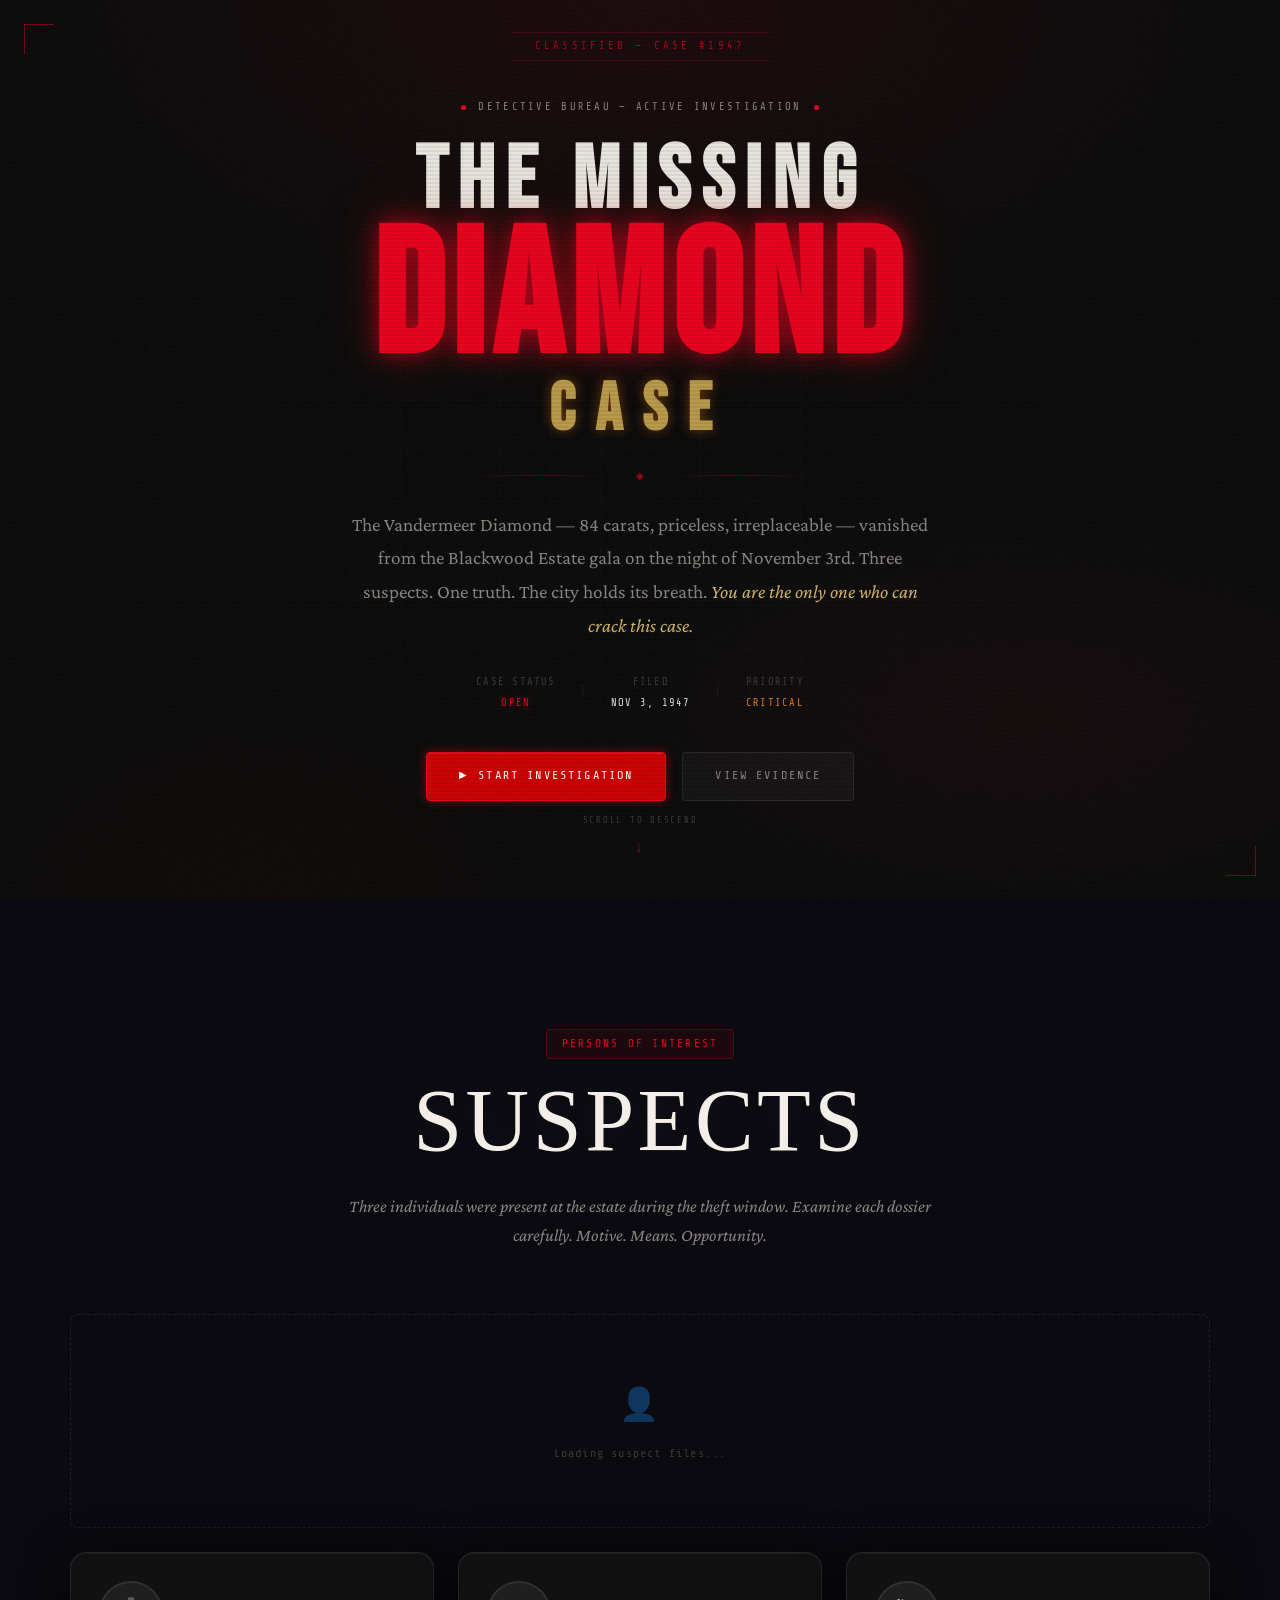
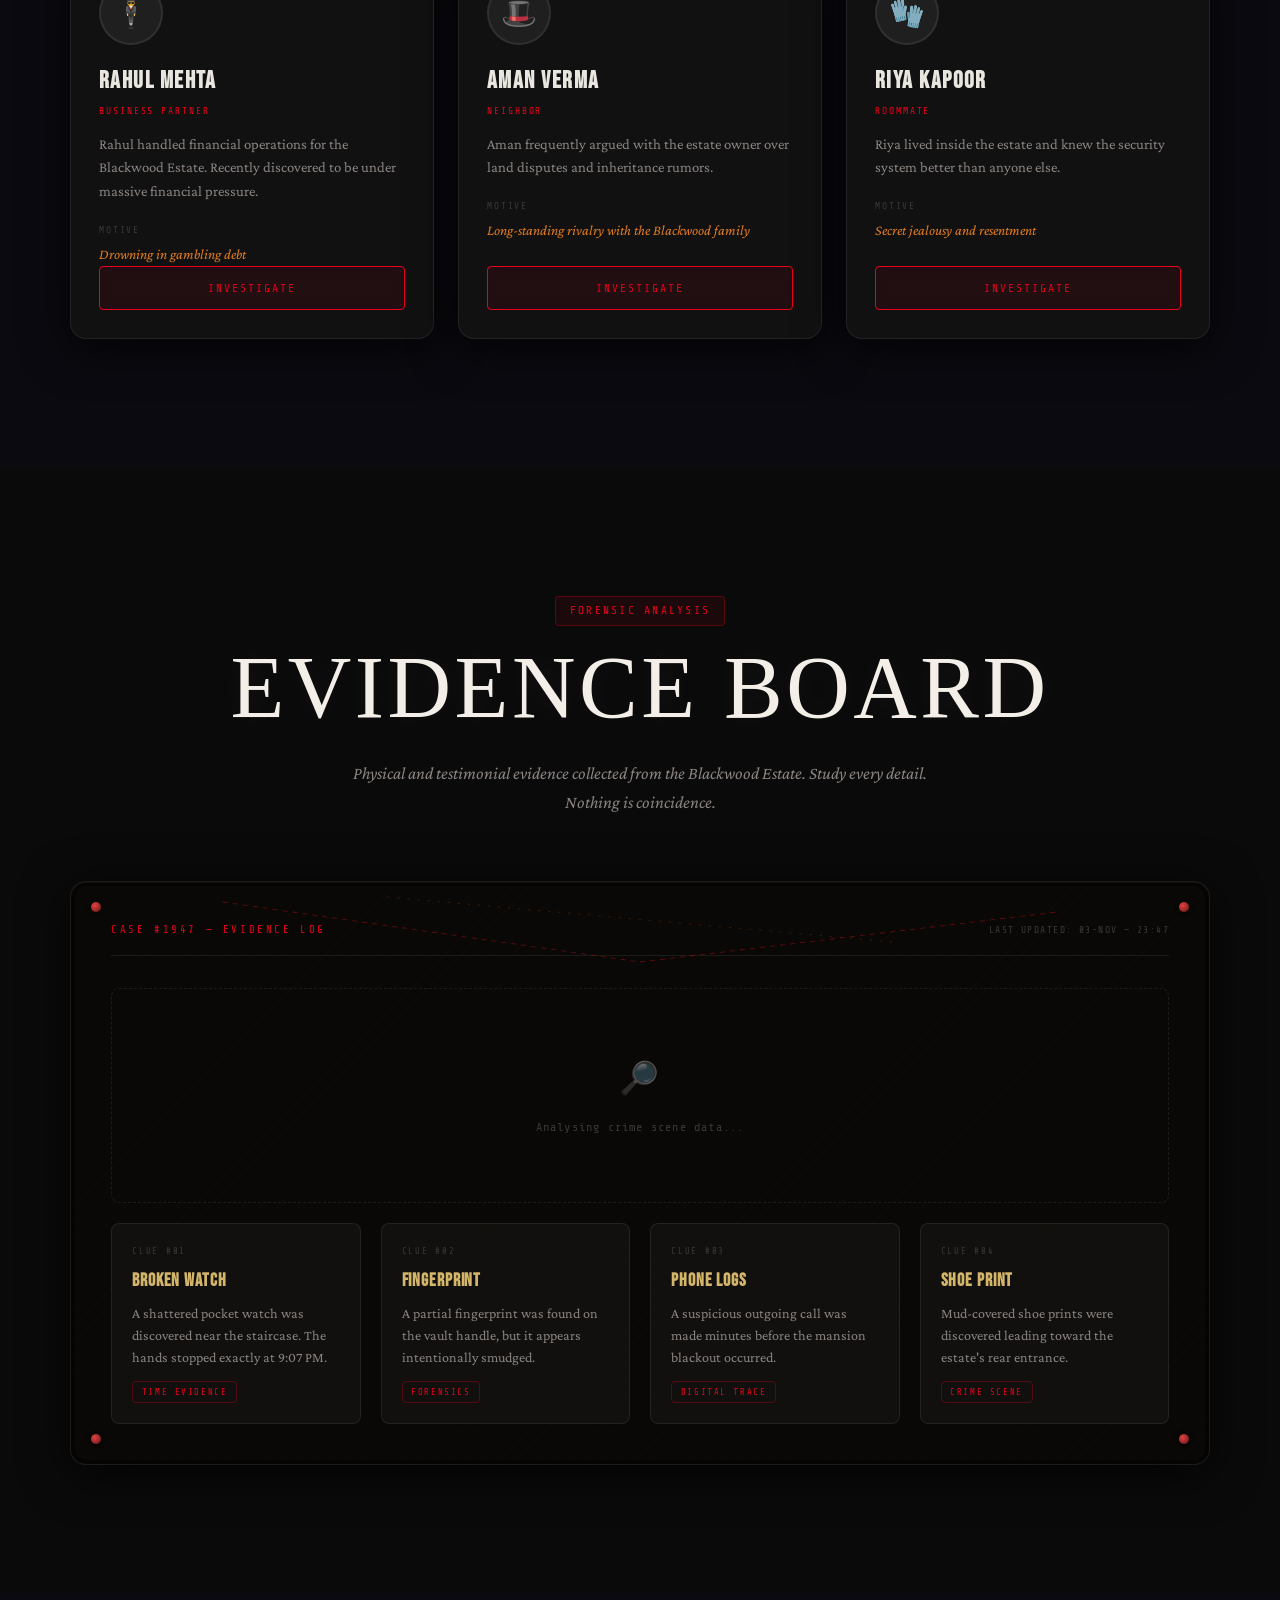
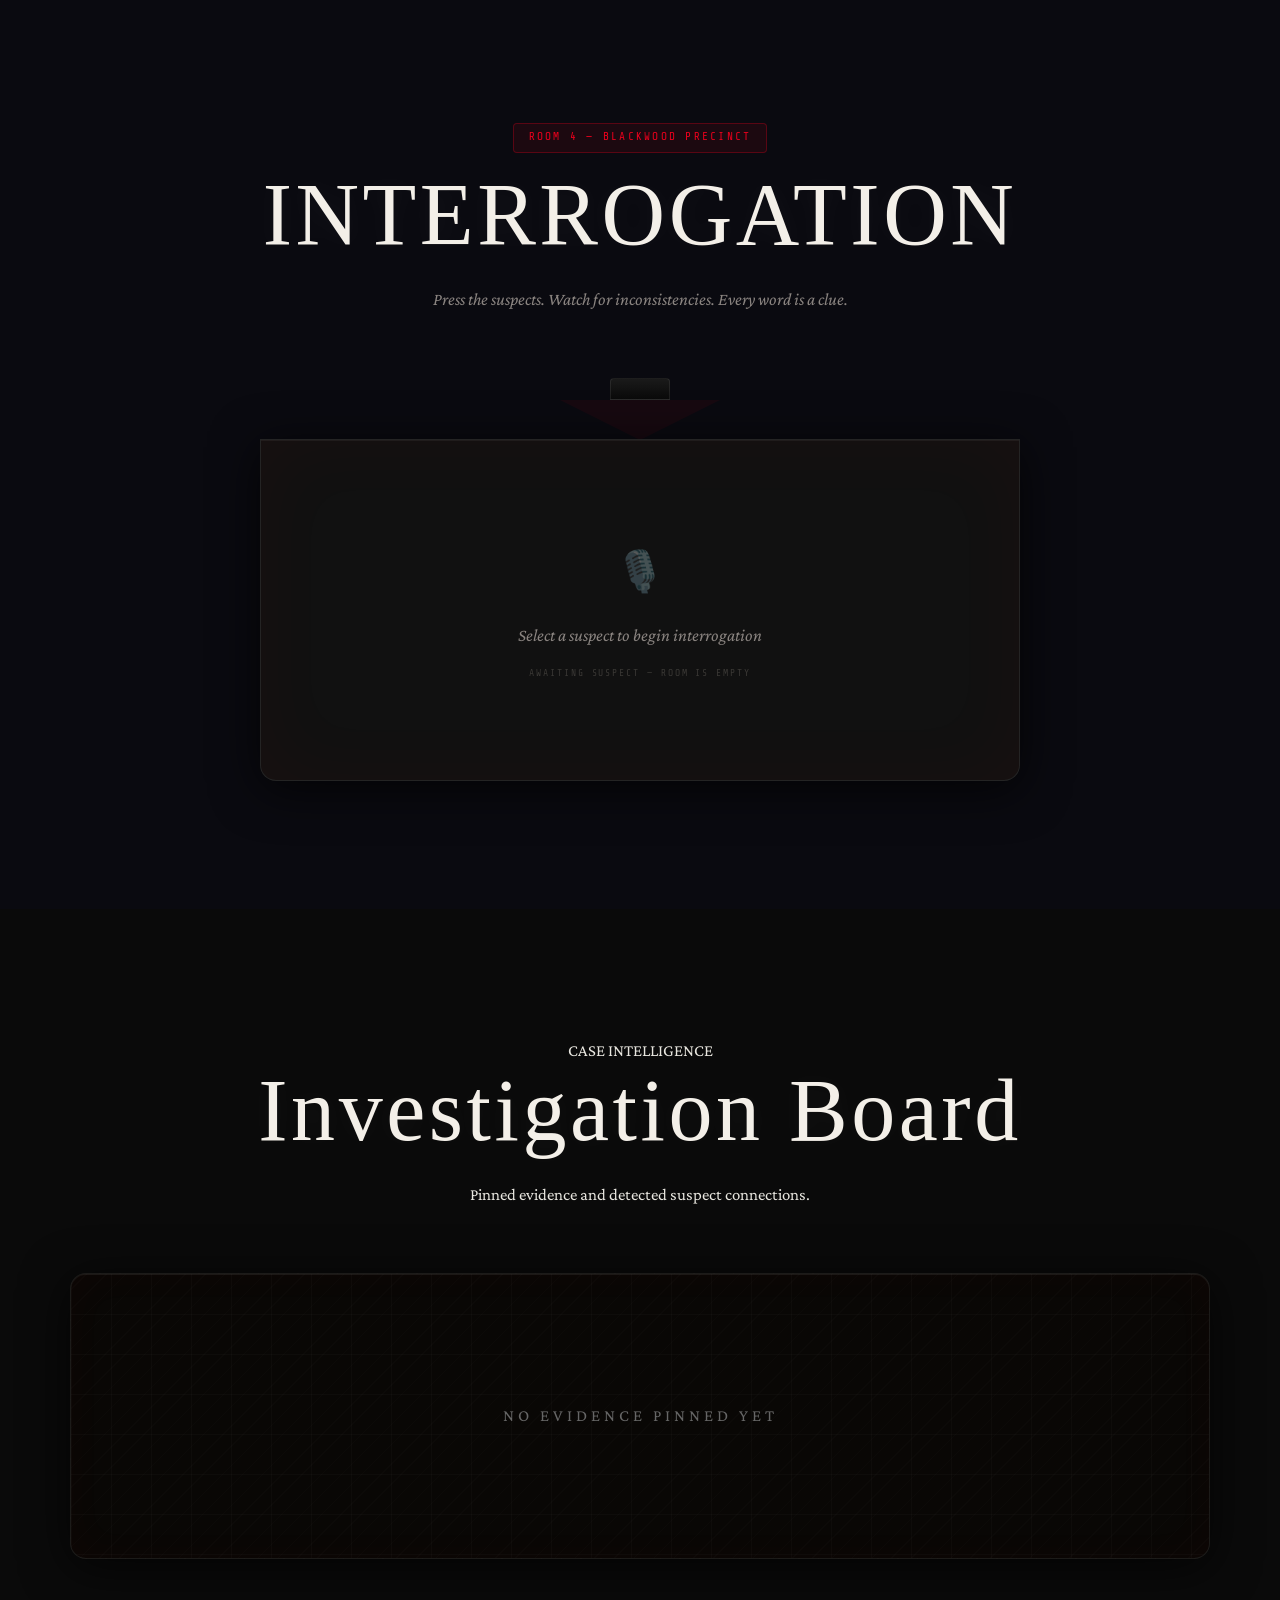
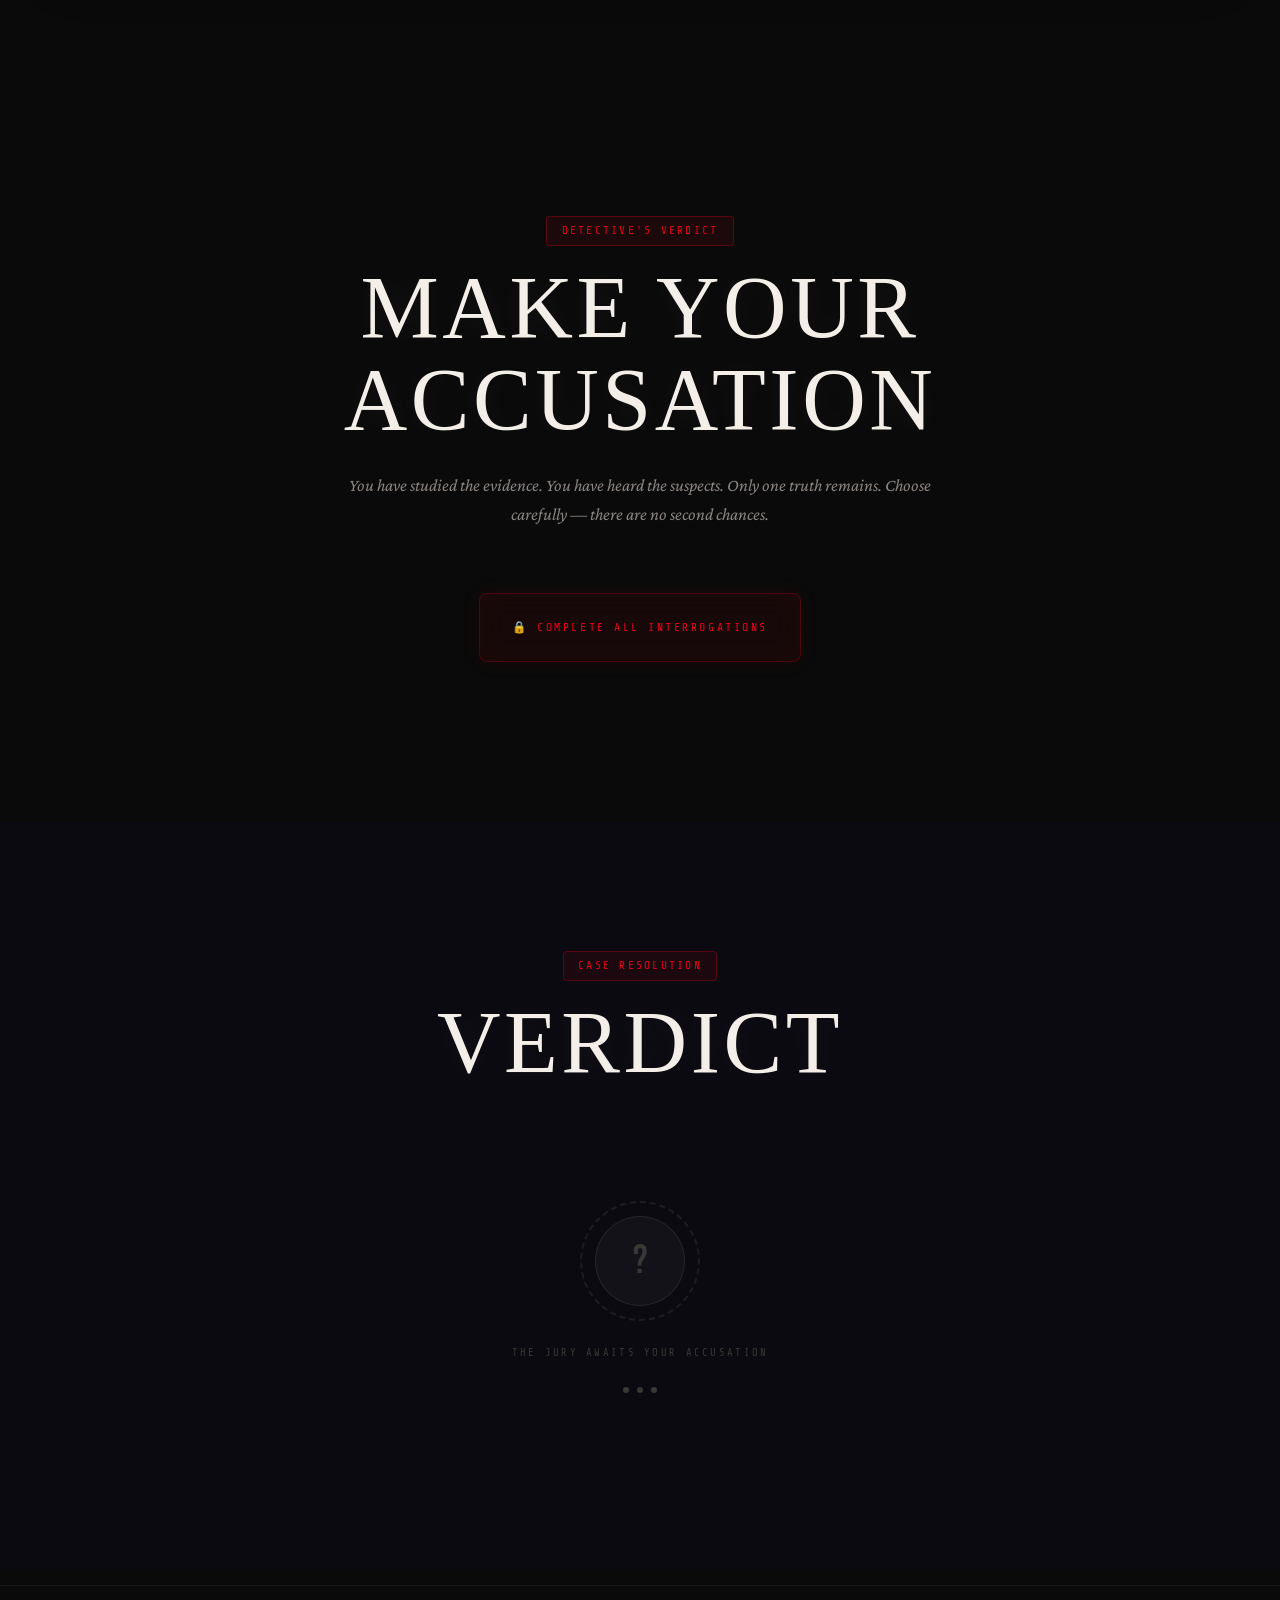
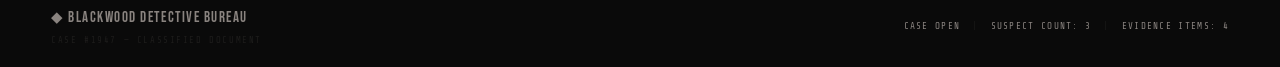
==== commit 62ba5139: "multiple cases added" ====
--- a/case.html
+++ b/case.html
@@ -298,6 +298,7 @@
       </div>
     </div>
   </footer>
+    <script src="cases.js"></script>
     <script src="case.js"></script>
 </body>
 </html>
